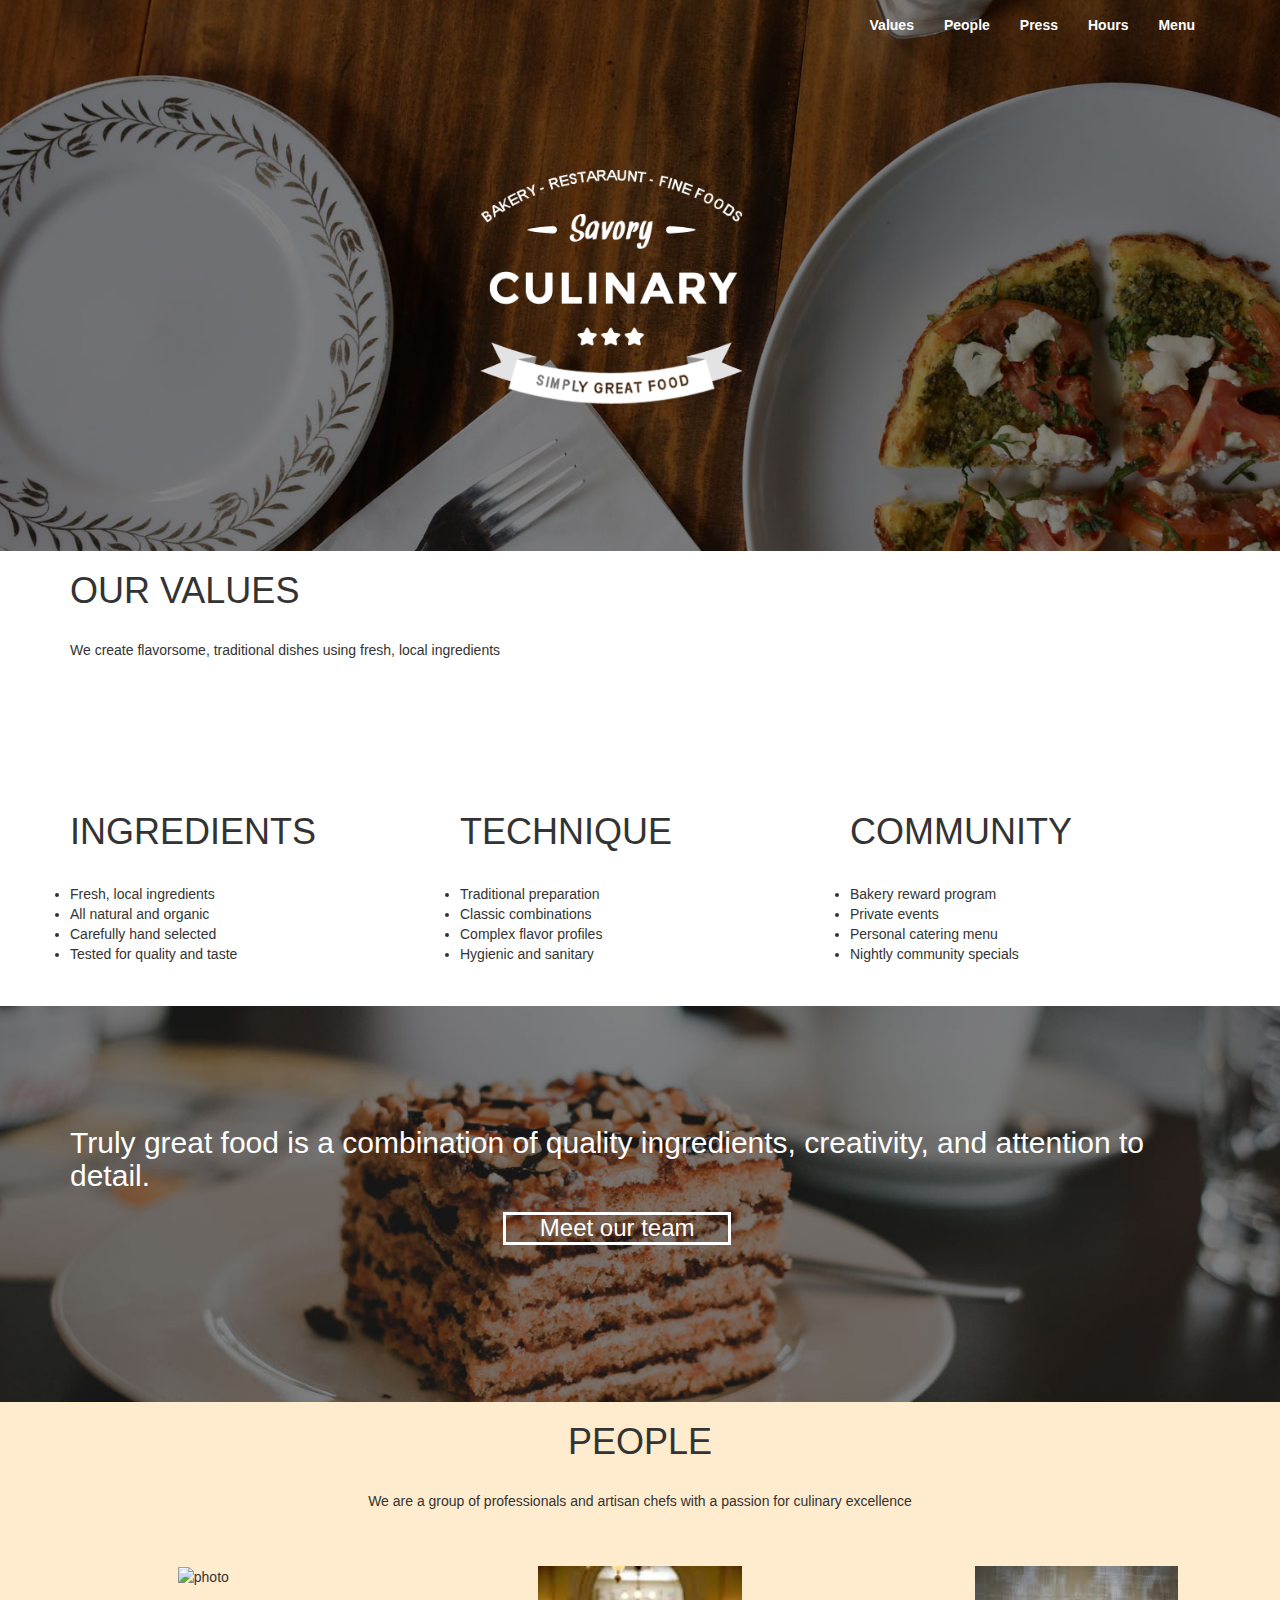
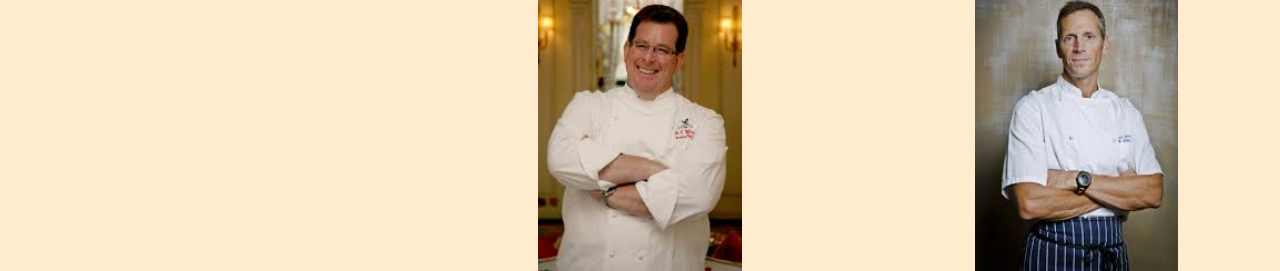
==== index.html @ c1f1e35e "updated section 1-2-3" ====
<!DOCTYPE html>
<html lang="en">

<head>
    <title>culinary lab</title>
    <meta charset="UTF-8">
    <meta name="viewport" content="width=device-width, initial-scale=1">
    <script src="https://use.fontawesome.com/98a73d7745.js"></script>
    <link rel="stylesheet" href="https://maxcdn.bootstrapcdn.com/bootstrap/3.3.7/css/bootstrap.min.css" integrity="sha384-BVYiiSIFeK1dGmJRAkycuHAHRg32OmUcww7on3RYdg4Va+PmSTsz/K68vbdEjh4u" crossorigin="anonymous">
    <link href="assets/css/style.css" rel="stylesheet">

</head>

<body>
    <!--NAVBAR-->
    <section class="welcome">
        <nav class="navbar navbar-default nav-mio">
            <div class="container">
                <!-- Brand and toggle get grouped for better mobile display -->
                <div class="navbar-header">
                    <button type="button" class="navbar-toggle collapsed" data-toggle="collapse" data-target="#bs-example-navbar-collapse-1" aria-expanded="false">
                <span class="sr-only">Toggle navigation</span>
                <span class="icon-bar"></span>
                <span class="icon-bar"></span>
                <span class="icon-bar"></span>
            </button>
                    <a class="navbar-brand link" href="#">
                        <link rel="logo" type="logo" href="assets/img/logo.png">
                    </a>
                </div>
                <!-- Collect the nav links, forms, and other content for toggling -->
                <div class="collapse navbar-collapse" id="bs-example-navbar-collapse-1">

                    <ul class="nav navbar-nav navbar-right">
                        <li><a href="#">Values</a></li>
                        <li><a href="#">People</a></li>
                        <li><a href="#">Press</a></li>
                        <li><a href="#">Hours</a></li>
                        <li><a href="#">Menu</a></li>


                    </ul>
                </div>
                <!-- /.navbar-collapse -->
            </div>
            <!-- /.container-fluid -->
        </nav>
        <div class="container profile-image">
            <div class="row">
                <div class="col-xs-12 col-lg-12 col-md-12">
                    <div class="cont">
                        <img src="assets/img/profile.png" alt="photo">
                    </div>
                </div>
            </div>
        </div>
    </section>
    <!--our values-->
    <section class="our-values">
        <div class="container">
            <div class="row">
                <div class="col-lg-12">
                    <h1>OUR VALUES</h1>
                    <h5>We create flavorsome, traditional dishes using fresh, local ingredients</h5>
                </div>
            </div>
        </div>
        <div class="container">
            <div class="row">

                <div class="col-md-4 ingredients">
                    <i class="fa fa-shopping-cart" aria-hidden="true"></i>
                    <h1>INGREDIENTS</h1>
                    <ul class="options">
                        <li>Fresh, local ingredients</li>
                        <li>All natural and organic</li>
                        <li>Carefully hand selected</li>
                        <li>Tested for quality and taste</li>
                    </ul>
                </div>

                <div class="col-md-4 ingredients">
                    <i class="fa fa-cutlery" aria-hidden="true"></i>

                    <h1>TECHNIQUE</h1>
                    <ul class="options">
                        <li>Traditional preparation</li>
                        <li>Classic combinations</li>
                        <li>Complex flavor profiles</li>
                        <li>Hygienic and sanitary</li>
                    </ul>
                </div>

                <div class="col-md-4 ingredients">
                    <i class="fa fa-users" aria-hidden="true"></i>
                    <h1>COMMUNITY</h1>
                    <ul class="options">
                        <li>Bakery reward program </li>
                        <li>Private events</li>
                        <li>Personal catering menu</li>
                        <li>Nightly community specials</li>
                    </ul>
                </div>
            </div>
    </section>
    <!--section 3-->
    <section class="container-greatfood">
        <div class="container">
            <div class="row">
                <div class="col-md-12">
                    <div class="cont">
                        <h2>Truly great food is a combination of quality ingredients, creativity, and attention to detail.</h2>
                        <h3 class="team">Meet our team</h3>
                    </div>
                </div>
            </div>
        </div>
    </section>

    <!--PEOPLE SECTION-->
    <section class="people">
        <div class="row">
            <div class="col-md-12 text">
                <h1>PEOPLE</h1>
                <h5>We are a group of professionals and artisan chefs with a passion for culinary excellence</h5>
            </div>
        </div>
        <div class="row">
            <div class="col-md-4">
                <div class="image">
                    <img src="assets/img/wimbledon.jpg" alt="photo">
                </div>
            </div>
            <div class="col-md-4">
                <div class="image">
                    <img src="assets/img/williams.jpeg" alt="photo">
                </div>
            </div>
            <div class="col-md-4">
                <div class="image">
                    <img src="assets/img/howard.jpeg" alt="photo">
                </div>
            </div>

        </div>
    </section>

    <script src="https://ajax.googleapis.com/ajax/libs/jquery/1.12.4/jquery.min.js"></script>
    <!-- Include all compiled plugins (below), or include individual files as needed -->
    <script src="https://maxcdn.bootstrapcdn.com/bootstrap/3.3.7/js/bootstrap.min.js" integrity="sha384-Tc5IQib027qvyjSMfHjOMaLkfuWVxZxUPnCJA7l2mCWNIpG9mGCD8wGNIcPD7Txa" crossorigin="anonymous"></script>

</body>

</html>
---- assets/css/style.css ----
/*navbar*/

* {
    margin: 0;
    padding: 0;
}

.welcome {
    background-image: url(../img/header.jpg);
    width: 100%;
    background-size: cover;
    background-position: center;
    background-repeat: no-repeat;
    padding-bottom: 37px;
}

.nav-mio {
    background-color: transparent;
    border: none;
}

.navbar-default .navbar-brand {
    color: white;
    font-weight: bold;
}

.navbar-default .navbar-nav>li>a {
    color: white;
    font-weight: bold;
}

.profile-image img {
    margin-left: 36%;
    width: 23%;
}


/*OUR VALUES

.our-values h1 {
    padding-top: 20px;
    padding-bottom: 20px;
}

.our-values h5 {
    padding-top: 0;
}

.options {
    margin-left: 28%;
    margin-top: 20%;
}*/

.our-values i {
    font-size: 70px;
    margin-right: 10px;
    width: 20px;
}


/*section 3*/

.container-greatfood {
    background-image: url(../img/bg-quote.jpg);
    width: 100%;
    background-size: cover;
    background-position: center;
    background-repeat: no-repeat;
    padding-bottom: 37px;
    margin-top: 32px;
    margin-bottom: 0;
}

.cont {
    padding: 100px 0;
    margin-bottom: 10px;
    color: white;
}

.team {
    text-align: center;
    border: solid white;
    width: 20%;
    margin-left: 38%;
}


/*section 4 people*/

.people {
    text-align: center;
    background-color: blanchedalmond;
}

.text,
h1,
h5 {
    padding-bottom: 23px;
    padding-top: 0px;
}

.people img {
    width: 50%;
}
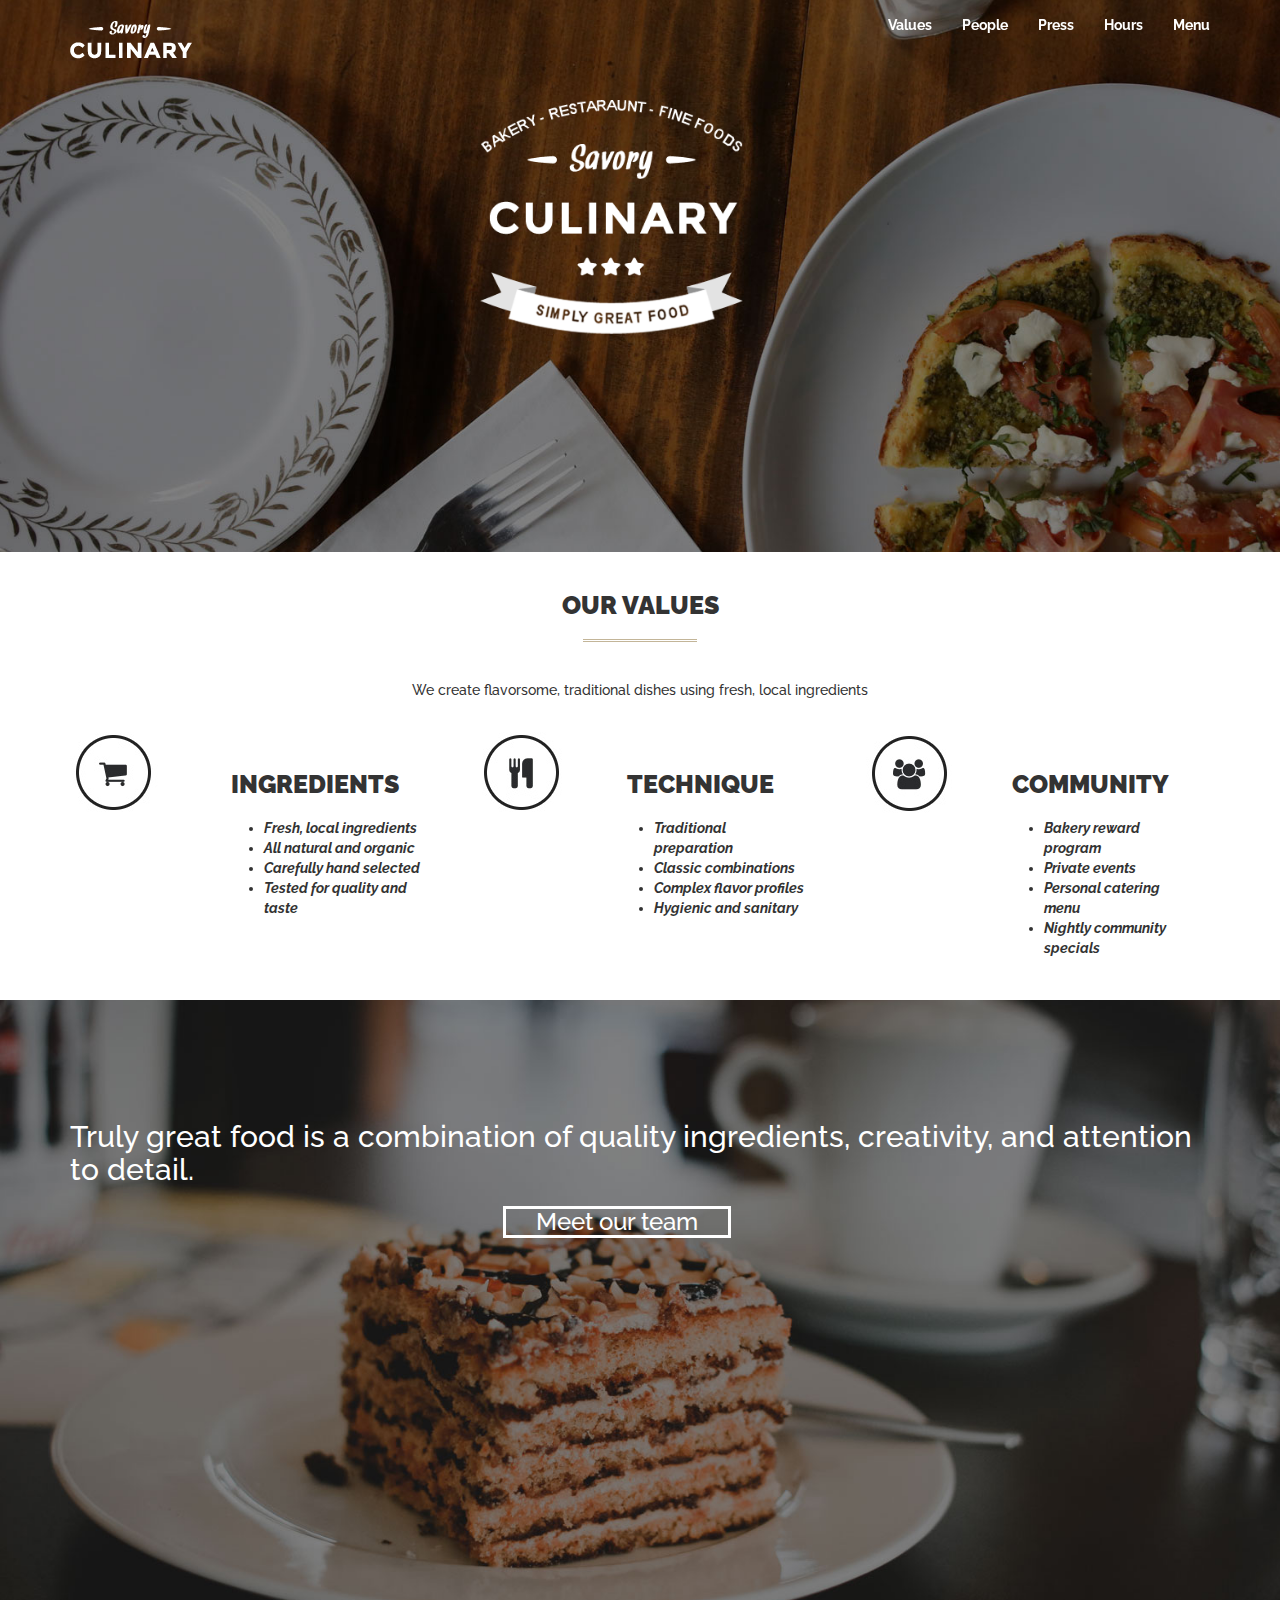
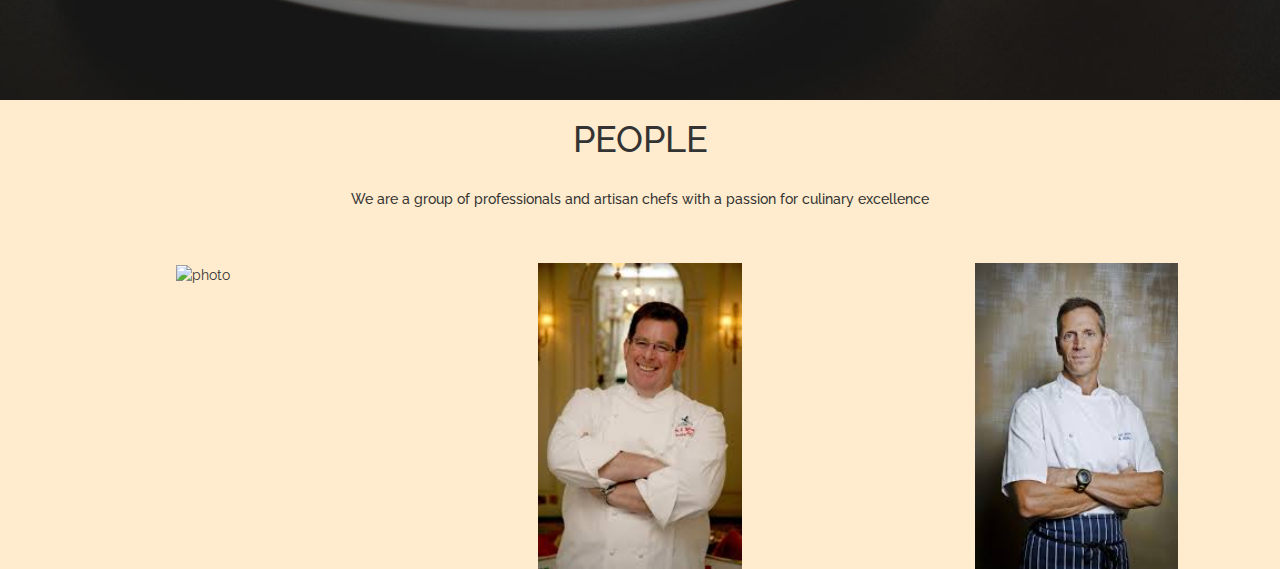
==== commit efa3348a: "updated navbar logo + our values section" ====
--- a/index.html
+++ b/index.html
@@ -6,6 +6,8 @@
     <meta charset="UTF-8">
     <meta name="viewport" content="width=device-width, initial-scale=1">
     <script src="https://use.fontawesome.com/98a73d7745.js"></script>
+    <link href="https://fonts.googleapis.com/css?family=Raleway" rel="stylesheet">
+
     <link rel="stylesheet" href="https://maxcdn.bootstrapcdn.com/bootstrap/3.3.7/css/bootstrap.min.css" integrity="sha384-BVYiiSIFeK1dGmJRAkycuHAHRg32OmUcww7on3RYdg4Va+PmSTsz/K68vbdEjh4u" crossorigin="anonymous">
     <link href="assets/css/style.css" rel="stylesheet">
 
@@ -14,7 +16,7 @@
 <body>
     <!--NAVBAR-->
     <section class="welcome">
-        <nav class="navbar navbar-default nav-mio">
+        <nav class="navbar navbar-default nav-mio navbar-fixed-top">
             <div class="container">
                 <!-- Brand and toggle get grouped for better mobile display -->
                 <div class="navbar-header">
@@ -25,7 +27,7 @@
                 <span class="icon-bar"></span>
             </button>
                     <a class="navbar-brand link" href="#">
-                        <link rel="logo" type="logo" href="assets/img/logo.png">
+                        <img src="assets/img/logo.png" alt="photo">
                     </a>
                 </div>
                 <!-- Collect the nav links, forms, and other content for toggling -->
@@ -52,54 +54,77 @@
                         <img src="assets/img/profile.png" alt="photo">
                     </div>
                 </div>
+                <div class="row">
+                    <div class="col-md-12">
+                        <i class="fa fa-arrow-circle-o-down dropdown" aria-hidden="true"></i>
+
+                    </div>
+
+                </div>
             </div>
         </div>
+        </div>
+
     </section>
-    <!--our values-->
+    <!--SECTION 2 our values-->
+
     <section class="our-values">
         <div class="container">
             <div class="row">
                 <div class="col-lg-12">
-                    <h1>OUR VALUES</h1>
+                    <h1> OUR VALUES</h1>
+                    <div class="border"></div>
                     <h5>We create flavorsome, traditional dishes using fresh, local ingredients</h5>
                 </div>
             </div>
         </div>
         <div class="container">
             <div class="row">
-
                 <div class="col-md-4 ingredients">
-                    <i class="fa fa-shopping-cart" aria-hidden="true"></i>
-                    <h1>INGREDIENTS</h1>
-                    <ul class="options">
-                        <li>Fresh, local ingredients</li>
-                        <li>All natural and organic</li>
-                        <li>Carefully hand selected</li>
-                        <li>Tested for quality and taste</li>
-                    </ul>
+                    <div class="row">
+                        <div class="col-md-4">
+                            <img src="assets/img/shopping_cart.png" alt="">
+                        </div>
+                        <div class="col-md-8">
+                            <h1>INGREDIENTS</h1>
+                            <ul class="options">
+                                <li>Fresh, local ingredients</li>
+                                <li>All natural and organic</li>
+                                <li>Carefully hand selected</li>
+                                <li>Tested for quality and taste</li>
+                            </ul>
+                        </div>
+                    </div>
                 </div>
 
                 <div class="col-md-4 ingredients">
-                    <i class="fa fa-cutlery" aria-hidden="true"></i>
-
-                    <h1>TECHNIQUE</h1>
-                    <ul class="options">
-                        <li>Traditional preparation</li>
-                        <li>Classic combinations</li>
-                        <li>Complex flavor profiles</li>
-                        <li>Hygienic and sanitary</li>
-                    </ul>
+                    <div class="col-md-4">
+                        <img src="assets/img/fork.png" alt="">
+                    </div>
+                    <div class="col-md-8">
+                        <h1>TECHNIQUE</h1>
+                        <ul class="options">
+                            <li>Traditional preparation</li>
+                            <li>Classic combinations</li>
+                            <li>Complex flavor profiles</li>
+                            <li>Hygienic and sanitary</li>
+                        </ul>
+                    </div>
                 </div>
 
                 <div class="col-md-4 ingredients">
-                    <i class="fa fa-users" aria-hidden="true"></i>
-                    <h1>COMMUNITY</h1>
-                    <ul class="options">
-                        <li>Bakery reward program </li>
-                        <li>Private events</li>
-                        <li>Personal catering menu</li>
-                        <li>Nightly community specials</li>
-                    </ul>
+                    <div class="col-md-4">
+                        <img src="assets/img/community.png" alt="">
+                    </div>
+                    <div class="col-md-8">
+                        <h1>COMMUNITY</h1>
+                        <ul class="options">
+                            <li>Bakery reward program </li>
+                            <li>Private events</li>
+                            <li>Personal catering menu</li>
+                            <li>Nightly community specials</li>
+                        </ul>
+                    </div>
                 </div>
             </div>
     </section>
--- a/assets/css/style.css
+++ b/assets/css/style.css
@@ -1,9 +1,11 @@
-/*navbar*/
-
 * {
     margin: 0;
     padding: 0;
+    font-family: 'Raleway', sans-serif;
 }
+
+
+/*navbar*/
 
 .welcome {
     background-image: url(../img/header.jpg);
@@ -34,25 +36,46 @@
     width: 23%;
 }
 
+.dropdown {
+    font-size: 50px;
+    color: white;
+    margin-left: 48%;
+    margin-bottom: 0;
+}
 
-/*OUR VALUES
+
+/*OUR VALUES}*/
 
 .our-values h1 {
     padding-top: 20px;
-    padding-bottom: 20px;
+    padding-bottom: 9px;
+    text-align: center;
+    font-size: 25px;
+    font-weight: 900;
+}
+
+.border {
+    border-bottom: double #c3b598;
+    width: 10%;
+    margin-left: 45%;
+    margin-top: 0%;
+    margin-bottom: 41px;
 }
 
 .our-values h5 {
     padding-top: 0;
+    text-align: center;
 }
 
 .options {
     margin-left: 28%;
-    margin-top: 20%;
-}*/
+    margin-top: 0%;
+    font-style: italic;
+    font-weight: 700;
+}
 
 .our-values i {
-    font-size: 70px;
+    font-size: 50px;
     margin-right: 10px;
     width: 20px;
 }
@@ -62,7 +85,7 @@
 
 .container-greatfood {
     background-image: url(../img/bg-quote.jpg);
-    width: 100%;
+    height: 700px;
     background-size: cover;
     background-position: center;
     background-repeat: no-repeat;
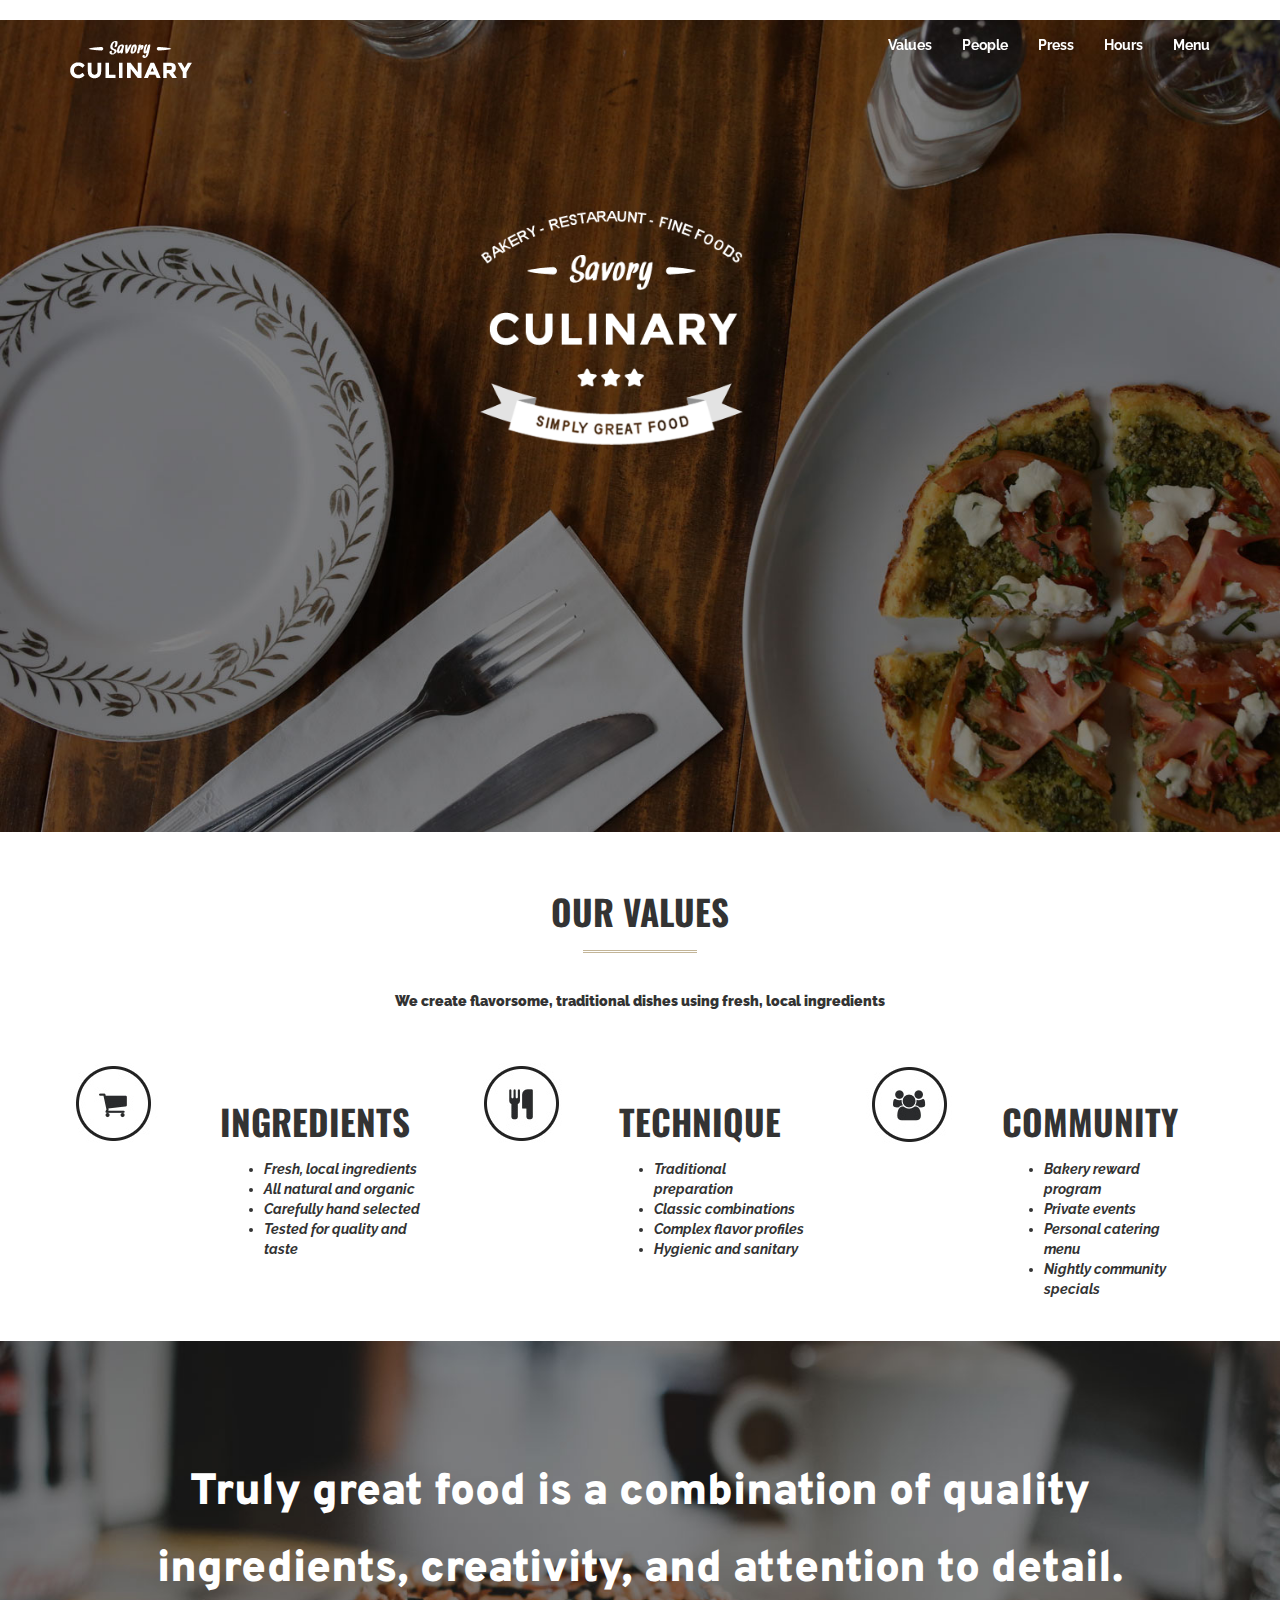
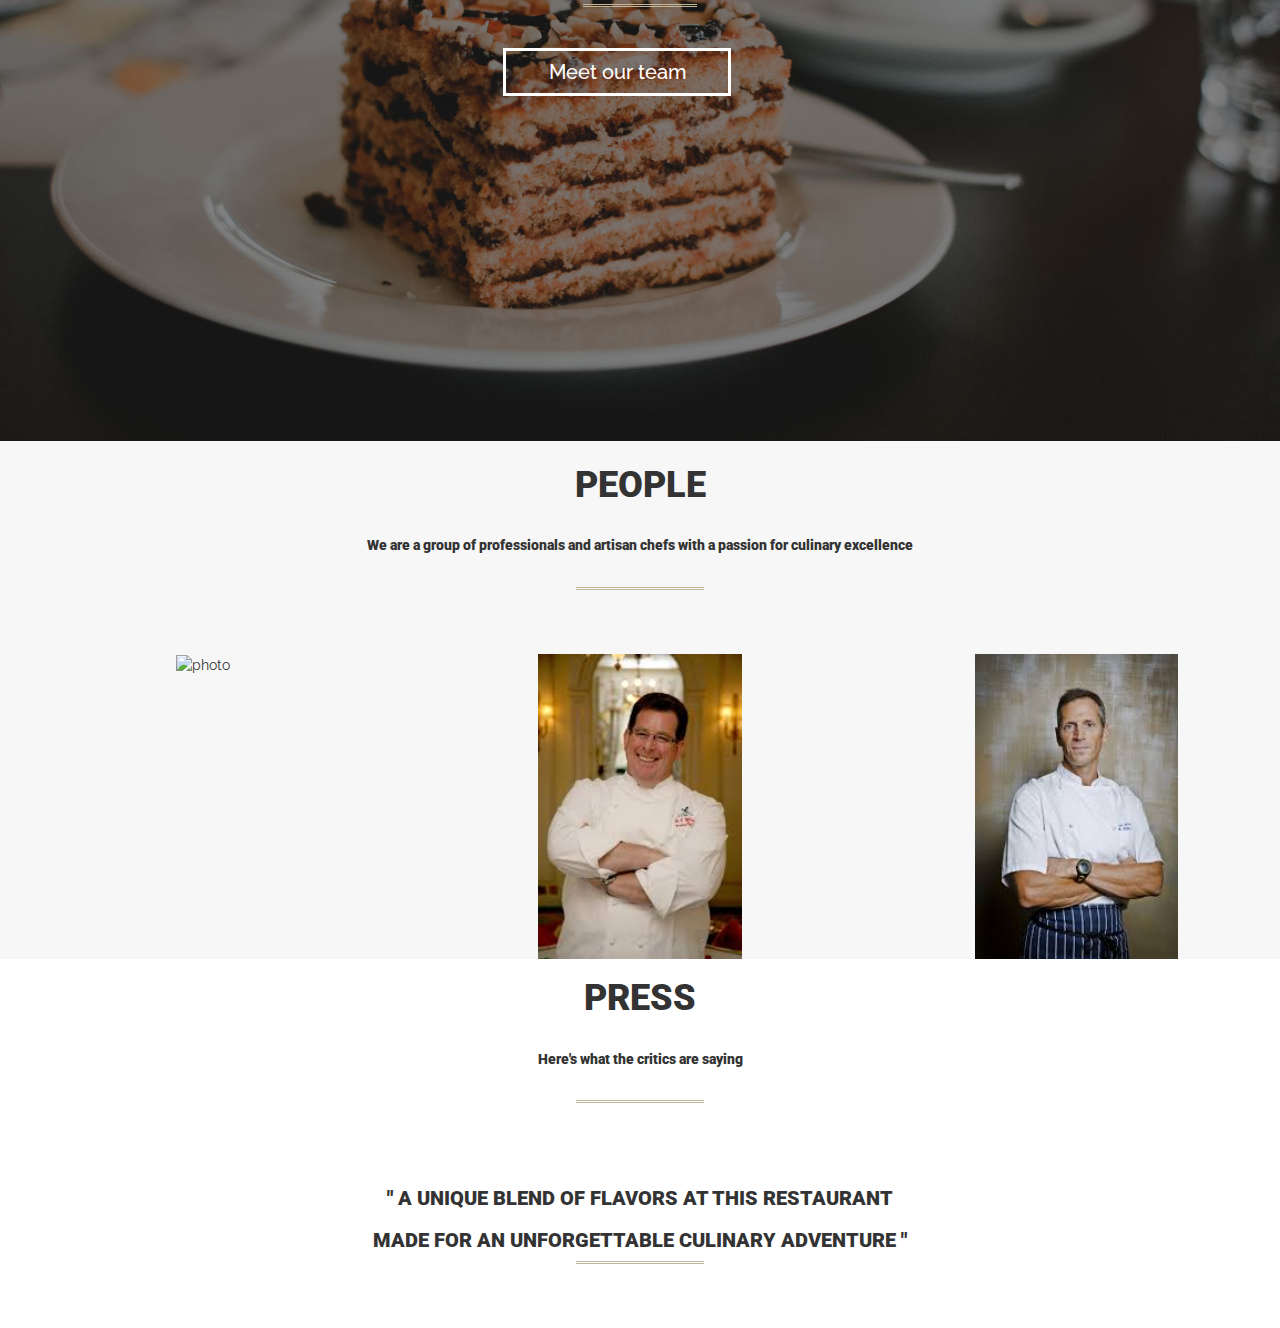
==== commit 1bc1d1b1: "PRESS SECTION 5" ====
--- a/index.html
+++ b/index.html
@@ -6,8 +6,8 @@
     <meta charset="UTF-8">
     <meta name="viewport" content="width=device-width, initial-scale=1">
     <script src="https://use.fontawesome.com/98a73d7745.js"></script>
-    <link href="https://fonts.googleapis.com/css?family=Raleway" rel="stylesheet">
-
+    <link href="https://fonts.googleapis.com/css?family=Raleway|Roboto" rel="stylesheet">
+    <link href="https://fonts.googleapis.com/css?family=Oswald|Overpass|Roboto" rel="stylesheet">
     <link rel="stylesheet" href="https://maxcdn.bootstrapcdn.com/bootstrap/3.3.7/css/bootstrap.min.css" integrity="sha384-BVYiiSIFeK1dGmJRAkycuHAHRg32OmUcww7on3RYdg4Va+PmSTsz/K68vbdEjh4u" crossorigin="anonymous">
     <link href="assets/css/style.css" rel="stylesheet">
 
@@ -54,14 +54,9 @@
                         <img src="assets/img/profile.png" alt="photo">
                     </div>
                 </div>
-                <div class="row">
-                    <div class="col-md-12">
-                        <i class="fa fa-arrow-circle-o-down dropdown" aria-hidden="true"></i>
-
-                    </div>
-
-                </div>
+                <span class="align-baseline"><i class="fa fa-arrow-circle-o-down dropdown" aria-hidden="true"></i></span>
             </div>
+        </div>
         </div>
         </div>
 
@@ -97,11 +92,11 @@
                     </div>
                 </div>
 
-                <div class="col-md-4 ingredients">
+                <div class="col-md-4 col-xs-4 ingredients">
                     <div class="col-md-4">
                         <img src="assets/img/fork.png" alt="">
                     </div>
-                    <div class="col-md-8">
+                    <div class="col-md-8 col-xs-8">
                         <h1>TECHNIQUE</h1>
                         <ul class="options">
                             <li>Traditional preparation</li>
@@ -112,11 +107,11 @@
                     </div>
                 </div>
 
-                <div class="col-md-4 ingredients">
+                <div class="col-md-4 col-xs-4 ingredients">
                     <div class="col-md-4">
                         <img src="assets/img/community.png" alt="">
                     </div>
-                    <div class="col-md-8">
+                    <div class="col-md-8 col-xs-8">
                         <h1>COMMUNITY</h1>
                         <ul class="options">
                             <li>Bakery reward program </li>
@@ -132,9 +127,11 @@
     <section class="container-greatfood">
         <div class="container">
             <div class="row">
-                <div class="col-md-12">
+                <div class="col-md-12 col-xs-12">
                     <div class="cont">
-                        <h2>Truly great food is a combination of quality ingredients, creativity, and attention to detail.</h2>
+                        <h2>Truly great food is a combination of quality </h2>
+                        <h2>ingredients, creativity, and attention to detail.</h2>
+                        <div class="border"></div>
                         <h3 class="team">Meet our team</h3>
                     </div>
                 </div>
@@ -145,23 +142,25 @@
     <!--PEOPLE SECTION-->
     <section class="people">
         <div class="row">
-            <div class="col-md-12 text">
+            <div class="col-md-12 col-xs-12 text">
                 <h1>PEOPLE</h1>
                 <h5>We are a group of professionals and artisan chefs with a passion for culinary excellence</h5>
+                <div class="border"></div>
+
             </div>
         </div>
         <div class="row">
-            <div class="col-md-4">
+            <div class="col-md-4 col-xs-4">
                 <div class="image">
                     <img src="assets/img/wimbledon.jpg" alt="photo">
                 </div>
             </div>
-            <div class="col-md-4">
+            <div class="col-md-4 col-xs-4">
                 <div class="image">
                     <img src="assets/img/williams.jpeg" alt="photo">
                 </div>
             </div>
-            <div class="col-md-4">
+            <div class="col-md-4 col-xs-4">
                 <div class="image">
                     <img src="assets/img/howard.jpeg" alt="photo">
                 </div>
@@ -169,6 +168,26 @@
 
         </div>
     </section>
+    <!--PRESS SECTION 5-->
+    <section class="press">
+        <div class="row">
+            <div class="col-md-12 col-xs-12 text">
+                <h1>PRESS</h1>
+                <h5>Here's what the critics are saying</h5>
+                <div class="border"></div>
+            </div>
+        </div>
+        <div class="row">
+            <div class="col-md-12 col-xs-12 text">
+                <h2>" A UNIQUE BLEND OF FLAVORS AT THIS RESTAURANT</h2>
+                <h2>MADE FOR AN UNFORGETTABLE CULINARY ADVENTURE " </h2>
+                <div class="border"></div>
+            </div>
+        </div>
+        <!--CAROUSEL-->
+
+    </section>
+
 
     <script src="https://ajax.googleapis.com/ajax/libs/jquery/1.12.4/jquery.min.js"></script>
     <!-- Include all compiled plugins (below), or include individual files as needed -->
--- a/assets/css/style.css
+++ b/assets/css/style.css
@@ -10,10 +10,10 @@
 .welcome {
     background-image: url(../img/header.jpg);
     width: 100%;
+    height: 812px;
     background-size: cover;
     background-position: center;
     background-repeat: no-repeat;
-    padding-bottom: 37px;
 }
 
 .nav-mio {
@@ -34,6 +34,7 @@
 .profile-image img {
     margin-left: 36%;
     width: 23%;
+    margin-top: 8%;
 }
 
 .dropdown {
@@ -50,8 +51,9 @@
     padding-top: 20px;
     padding-bottom: 9px;
     text-align: center;
-    font-size: 25px;
-    font-weight: 900;
+    font-size: 35px;
+    font-weight: 3000;
+    font-family: 'Oswald', sans-serif;
 }
 
 .border {
@@ -76,8 +78,6 @@
 
 .our-values i {
     font-size: 50px;
-    margin-right: 10px;
-    width: 20px;
 }
 
 
@@ -96,8 +96,15 @@
 
 .cont {
     padding: 100px 0;
-    margin-bottom: 10px;
+    margin-bottom: 21%;
     color: white;
+}
+
+.cont h2 {
+    text-align: center;
+    font-size: 44px;
+    font-family: 'Overpass', sans-serif;
+    padding-top: 8px;
 }
 
 .team {
@@ -105,6 +112,9 @@
     border: solid white;
     width: 20%;
     margin-left: 38%;
+    padding-top: 10px;
+    padding-bottom: 10px;
+    font-size: 20px;
 }
 
 
@@ -112,7 +122,7 @@
 
 .people {
     text-align: center;
-    background-color: blanchedalmond;
+    background-color: #f7f7f7;
 }
 
 .text,
@@ -120,8 +130,27 @@
 h5 {
     padding-bottom: 23px;
     padding-top: 0px;
+    text-align: center;
+    font-weight: 900;
 }
 
 .people img {
     width: 50%;
-}+}
+
+
+/*PRESS SECTION 5*/
+
+.text,
+h2 {
+    font-weight: 900;
+    font-size: 20px;
+    font-family: 'Roboto', sans-serif;
+}
+
+.container {
+    margin-top: 20px;
+}
+
+
+/* Carousel Styles */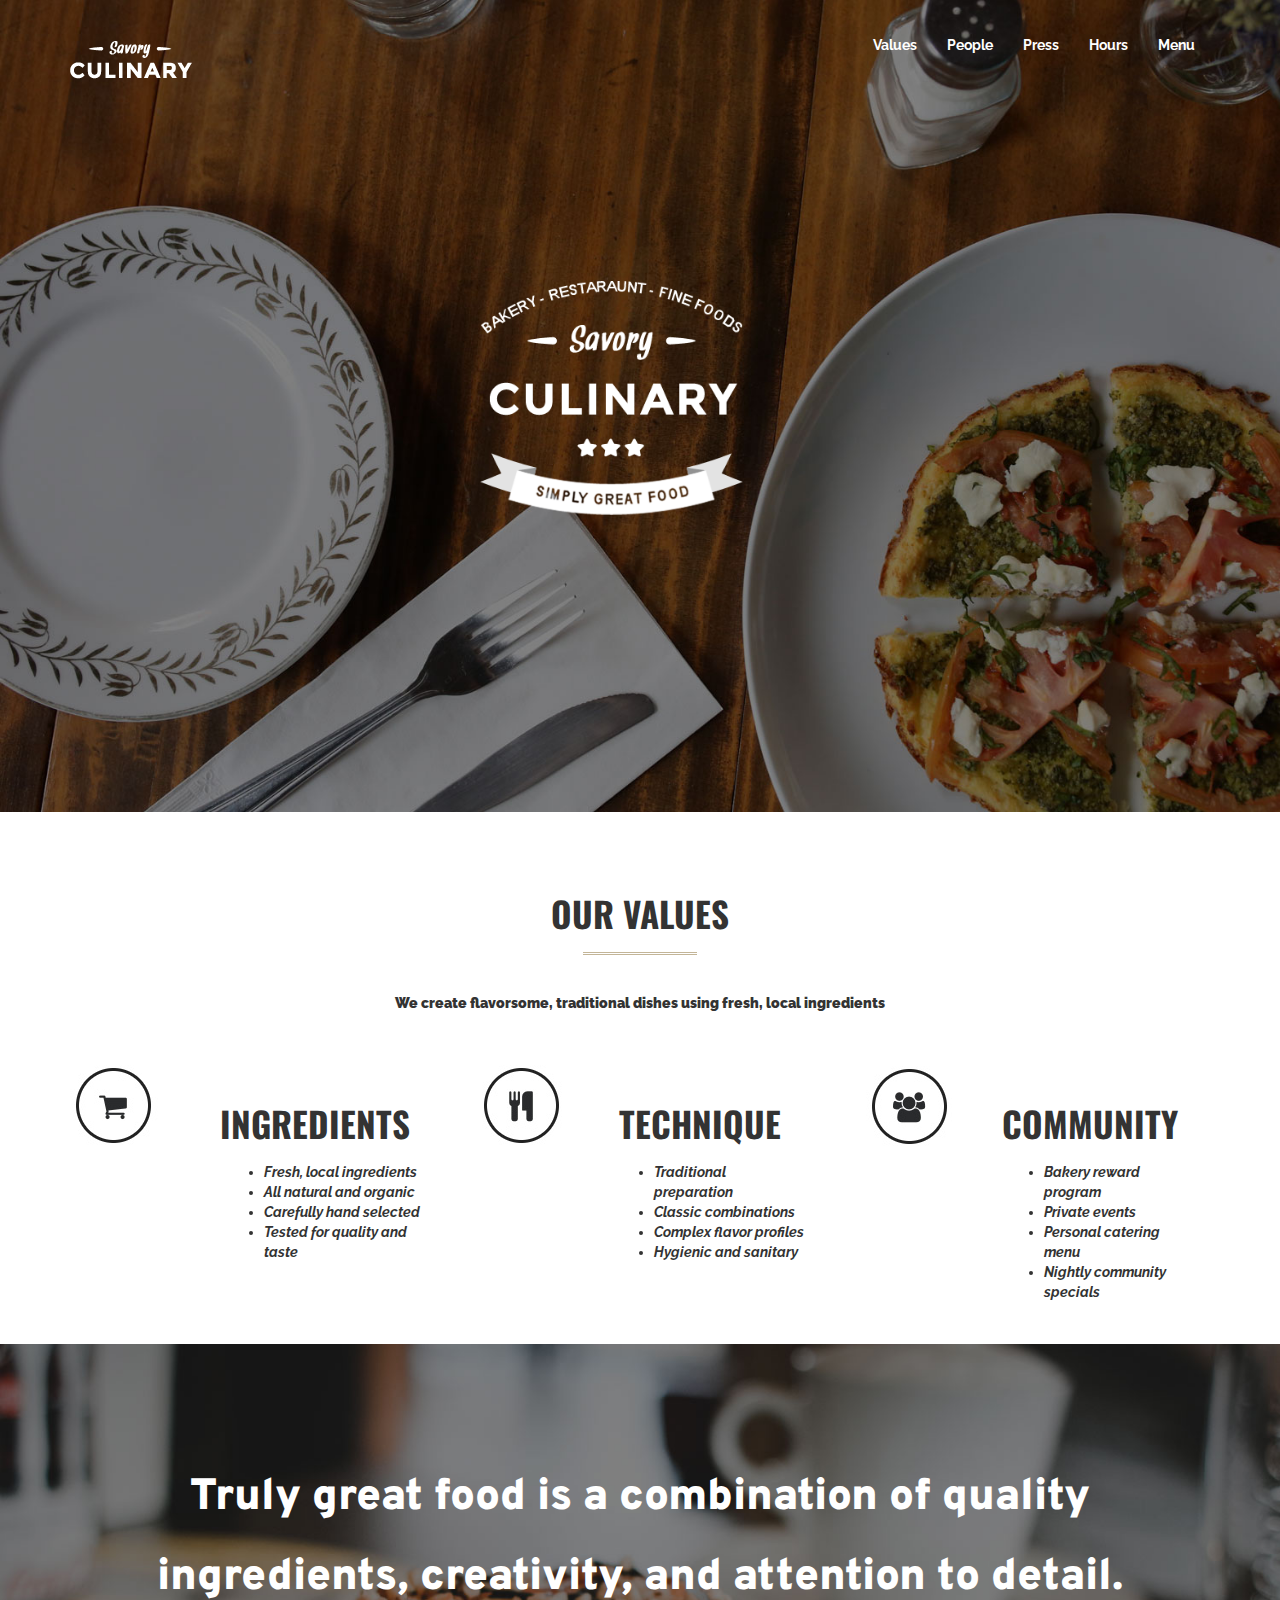
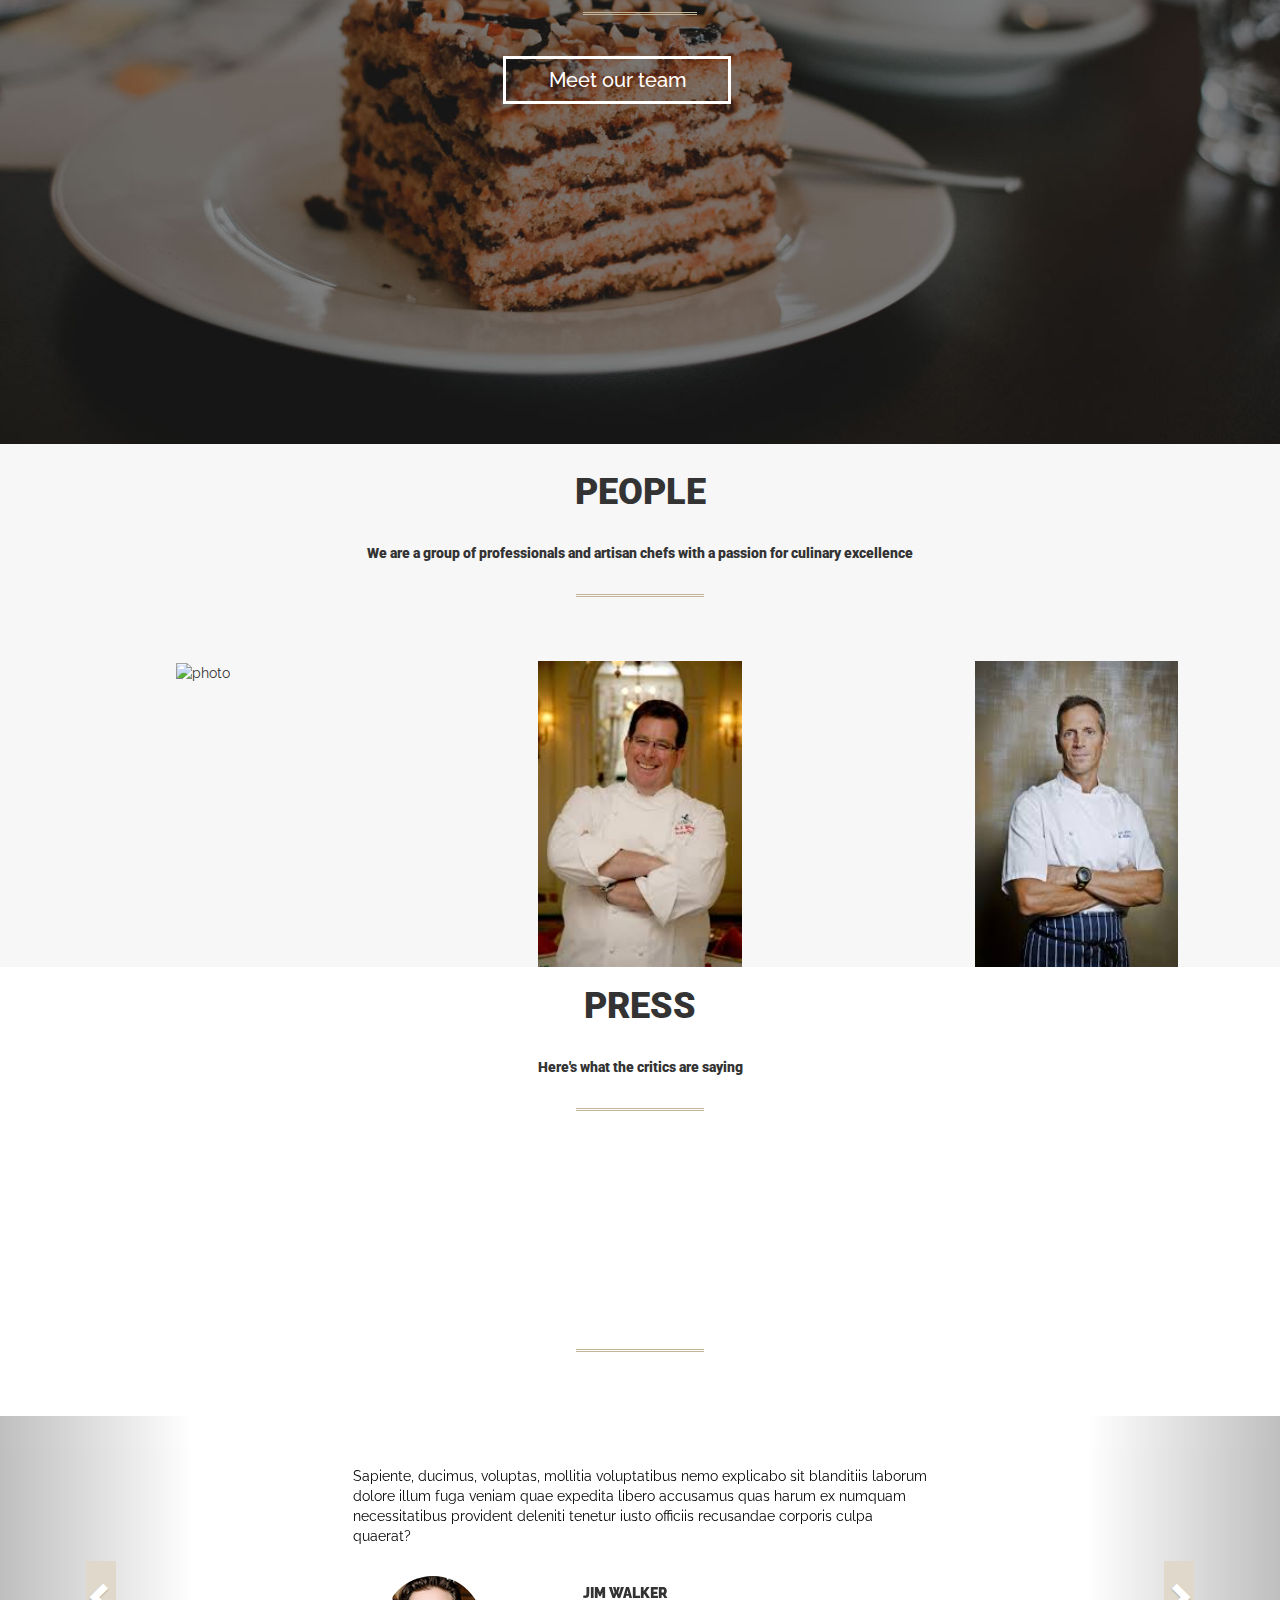
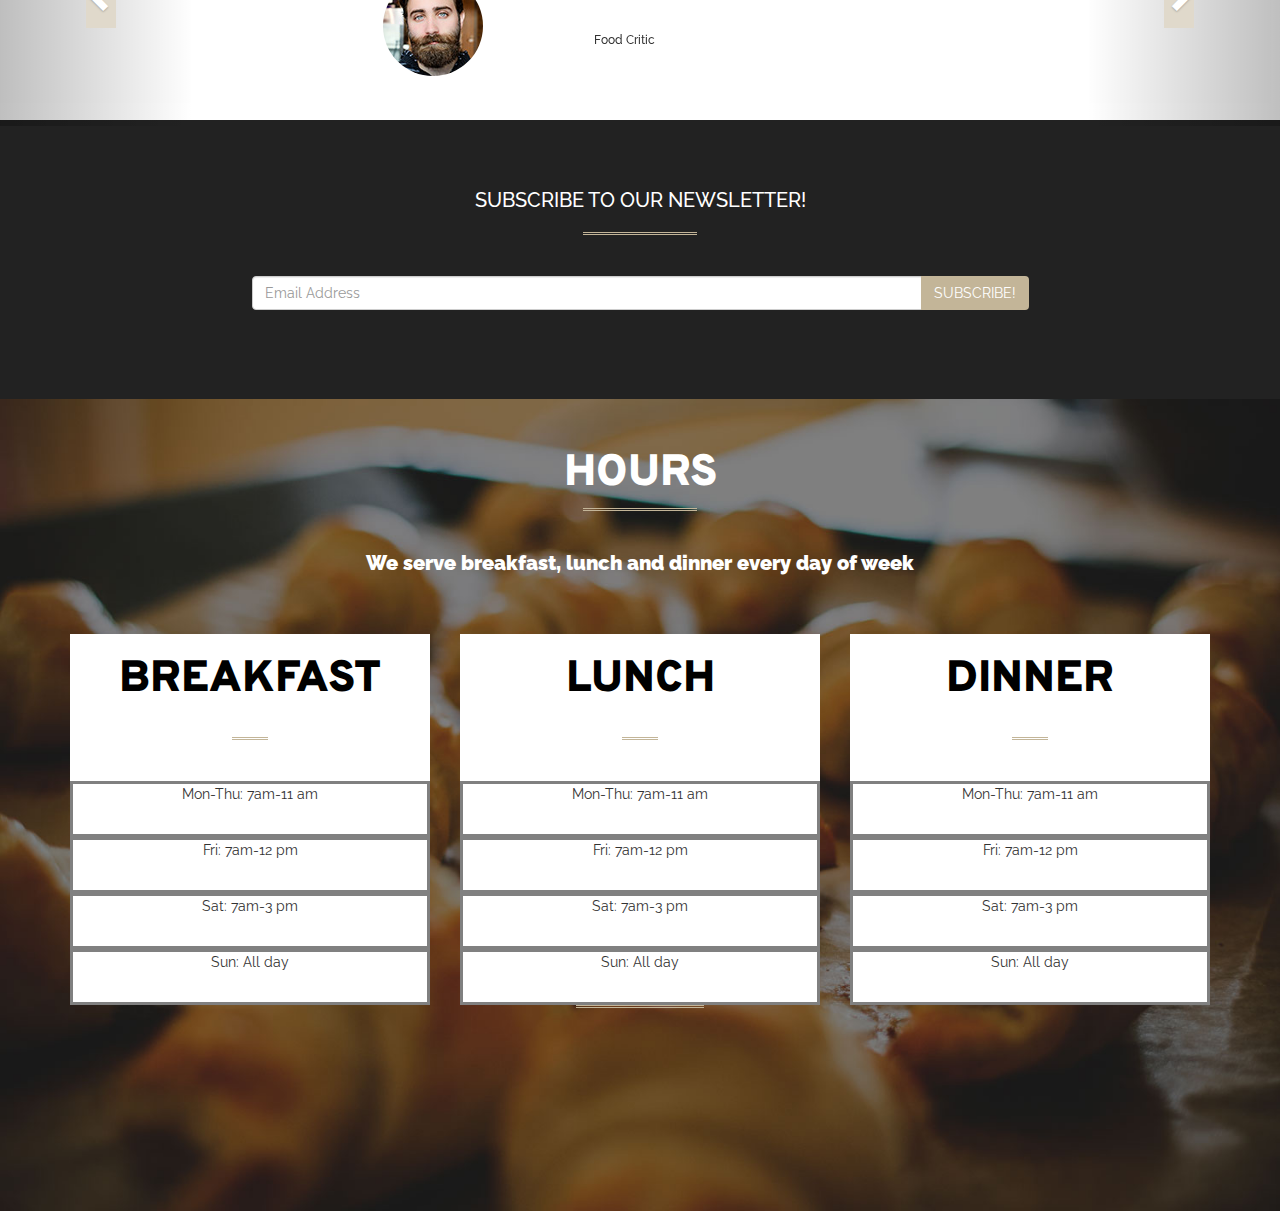
==== commit fd183a89: "updated schedule" ====
--- a/index.html
+++ b/index.html
@@ -16,7 +16,7 @@
 <body>
     <!--NAVBAR-->
     <section class="welcome">
-        <nav class="navbar navbar-default nav-mio navbar-fixed-top">
+        <nav class="navbar navbar-default nav-mio">
             <div class="container">
                 <!-- Brand and toggle get grouped for better mobile display -->
                 <div class="navbar-header">
@@ -185,13 +185,160 @@
             </div>
         </div>
         <!--CAROUSEL-->
-
-    </section>
-
-
-    <script src="https://ajax.googleapis.com/ajax/libs/jquery/1.12.4/jquery.min.js"></script>
+        <div id="text-carousel" class="carousel slide" data-ride="carousel">
+            <!-- Wrapper for slides -->
+            <div class="row">
+                <div class="col-xs-offset-3 col-xs-6">
+                    <div class="carousel-inner">
+                        <div class="item active">
+                            <div class="carousel-content">
+                                <div>
+                                    <p>Sapiente, ducimus, voluptas, mollitia voluptatibus nemo explicabo sit blanditiis laborum dolore illum fuga veniam quae expedita libero accusamus quas harum ex numquam necessitatibus provident deleniti tenetur iusto
+                                        officiis recusandae corporis culpa quaerat?</p>
+                                </div>
+                            </div>
+                            <div class="container">
+                                <div class="row">
+                                    <div class="col-md-6 col-xs-6">
+                                        <div class="col-xs-4 col-md-4">
+                                            <img src="assets/img/testimonial_1.jpg" alt="jim-walker" class="img-circle">
+                                        </div>
+                                        <div class="col-xs-8 col-md-4 left-star">
+                                            <h5>JIM WALKER</h5>
+                                            <h6>Food Critic</h6>
+                                            <div class="stars">
+                                                <i class="fa fa-star" aria-hidden="true"></i>
+                                                <i class="fa fa-star" aria-hidden="true"></i>
+                                                <i class="fa fa-star" aria-hidden="true"></i>
+                                                <i class="fa fa-star" aria-hidden="true"></i>
+                                                <i class="fa fa-star" aria-hidden="true"></i>
+                                            </div>
+                                        </div>
+                                    </div>
+
+                                </div>
+                            </div>
+
+                        </div>
+
+                    </div>
+                </div>
+
+                <!-- Controls -->
+                <a class="left carousel-control" href="#text-carousel" data-slide="prev">
+                    <span class="glyphicon glyphicon-chevron-left"></span>
+                </a>
+                <a class="right carousel-control" href="#text-carousel" data-slide="next">
+                    <span class="glyphicon glyphicon-chevron-right"></span>
+                </a>
+
+            </div>
+
+    </section>
+    <!--SUBSCRIBE SECTION 4-->
+    <section class="subscribe">
+        <div class="container">
+            <div class="row">
+                <div class="col-md-12">
+                    <h3>SUBSCRIBE TO OUR NEWSLETTER!</h3>
+                    <div class="border"></div>
+
+                </div>
+
+            </div>
+            <div class=" col-lg-12">
+                <div class="input-group input-centered">
+                    <input type="text " class="form-control" placeholder="Email Address ">
+                    <span class="input-group-btn">
+        <button class="btn btn-secondary " type="button ">SUBSCRIBE!</button>
+      </span>
+                </div>
+            </div>
+        </div>
+        </div>
+
+    </section>
+    <!--HOURS SECTION 4-->
+    <section class="hours">
+        <div class="container">
+            <div class="row">
+                <div class="col-md-12 col-xs-12">
+                    <div class="hours-cont">
+                        <h2>HOURS </h2>
+                        <div class="border"></div>
+                        <h5>We serve breakfast, lunch and dinner every day of week</h5>
+                    </div>
+                </div>
+            </div>
+            <div class="row">
+                <div class="col-md-4">
+                    <div class="box-food">
+                        <h1>BREAKFAST</h1>
+                        <div class="border"></div>
+                        <div class="breakfast-schedule">
+                            <p> Mon-Thu: 7am-11 am</p>
+                        </div>
+                        <div class="breakfast-schedule">
+                            <p> Fri: 7am-12 pm</p>
+
+                        </div>
+                        <div class="breakfast-schedule">
+                            <p>Sat: 7am-3 pm</p>
+                        </div>
+                        <div class="breakfast-schedule">
+                            <p>Sun: All day</p>
+                        </div>
+                    </div>
+                </div>
+
+                <div class="col-md-4">
+                    <div class="box-food">
+                        <h1>LUNCH</h1>
+                        <div class="border"></div>
+                        <div class="breakfast-schedule">
+                            <p> Mon-Thu: 7am-11 am</p>
+                        </div>
+                        <div class="breakfast-schedule">
+                            <p> Fri: 7am-12 pm</p>
+
+                        </div>
+                        <div class="breakfast-schedule">
+                            <p>Sat: 7am-3 pm</p>
+                        </div>
+                        <div class="breakfast-schedule">
+                            <p>Sun: All day</p>
+                        </div>
+
+                    </div>
+                </div>
+                <div class="col-md-4">
+                    <div class="box-food">
+                        <h1>DINNER</h1>
+                        <div class="border"></div>
+                        <div class="breakfast-schedule">
+                            <p> Mon-Thu: 7am-11 am</p>
+                        </div>
+                        <div class="breakfast-schedule">
+                            <p> Fri: 7am-12 pm</p>
+
+                        </div>
+                        <div class="breakfast-schedule">
+                            <p>Sat: 7am-3 pm</p>
+                        </div>
+                        <div class="breakfast-schedule">
+                            <p>Sun: All day</p>
+                        </div>
+
+                    </div>
+                </div>
+            </div>
+        </div>
+        <div class="border"></div>
+
+    </section>
+    <script src="https://ajax.googleapis.com/ajax/libs/jquery/1.12.4/jquery.min.js "></script>
     <!-- Include all compiled plugins (below), or include individual files as needed -->
-    <script src="https://maxcdn.bootstrapcdn.com/bootstrap/3.3.7/js/bootstrap.min.js" integrity="sha384-Tc5IQib027qvyjSMfHjOMaLkfuWVxZxUPnCJA7l2mCWNIpG9mGCD8wGNIcPD7Txa" crossorigin="anonymous"></script>
+    <script src="https://maxcdn.bootstrapcdn.com/bootstrap/3.3.7/js/bootstrap.min.js " integrity="sha384-Tc5IQib027qvyjSMfHjOMaLkfuWVxZxUPnCJA7l2mCWNIpG9mGCD8wGNIcPD7Txa " crossorigin="anonymous "></script>
 
 </body>
 
--- a/assets/css/style.css
+++ b/assets/css/style.css
@@ -5,6 +5,17 @@
 }
 
 
+/*making all the borders*/
+
+.border {
+    border-bottom: double #c3b598;
+    width: 10%;
+    margin-left: 45%;
+    margin-top: 0%;
+    margin-bottom: 41px;
+}
+
+
 /*navbar*/
 
 .welcome {
@@ -18,17 +29,21 @@
 
 .nav-mio {
     background-color: transparent;
+    : none;
+}
+
+.navbar-default .navbar-brand {
+    color: white;
+    font-weight: bold;
+}
+
+.navbar-default .navbar-nav>li>a {
+    color: white;
+    font-weight: bold;
+}
+
+.navbar-default {
     border: none;
-}
-
-.navbar-default .navbar-brand {
-    color: white;
-    font-weight: bold;
-}
-
-.navbar-default .navbar-nav>li>a {
-    color: white;
-    font-weight: bold;
 }
 
 .profile-image img {
@@ -56,8 +71,8 @@
     font-family: 'Oswald', sans-serif;
 }
 
-.border {
-    border-bottom: double #c3b598;
+. {
+    -bottom: double #c3b598;
     width: 10%;
     margin-left: 45%;
     margin-top: 0%;
@@ -153,4 +168,130 @@
 }
 
 
-/* Carousel Styles */+/* Carousel Styles */
+
+.carousel-content {
+    color: black;
+    display: flex;
+    align-items: center;
+}
+
+#text-carousel {
+    width: 100%;
+    height: auto;
+    padding: 50px;
+}
+
+.glyphicon-chevron-left,
+.glyphicon-chevron-right {
+    color: white;
+    background-color: #c3b598;
+    padding-top: 20px;
+    padding-bottom: 47px;
+}
+
+.item h5 {
+    text-align: center;
+}
+
+.item h6 {
+    text-align: center;
+}
+
+.stars {
+    text-align: center;
+    color: #f2c512;
+}
+
+.left-star {
+    margin-right: 20px;
+    padding-right: 10%;
+}
+
+
+/*SUBSCRIBE SECTION 4*/
+
+.subscribe h3 {
+    text-align: center;
+    font-size: 20px;
+    color: white;
+    margin-top: 0;
+    padding-bottom: 1%;
+    padding-top: 6%;
+}
+
+.input-centered {
+    width: 70%;
+    margin-left: 15%;
+    margin-right: 10%;
+    padding-bottom: 8%;
+}
+
+.subscribe {
+    background-color: #222222;
+    width: 100%;
+    padding: 0;
+    margin-top: -2%;
+}
+
+.btn-secondary {
+    background-color: #c3b598;
+    color: white;
+}
+
+
+/*HOURS SECTION 4*/
+
+.hours {
+    background-image: url(../img/bg-pricing.jpg);
+    width: 100%;
+    height: 812px;
+    background-size: cover;
+    background-position: center;
+    background-repeat: no-repeat;
+    margin-top: -20px;
+}
+
+.hours h5 {
+    font-size: 20px;
+}
+
+.hours h1,
+h2 {
+    color: white;
+    margin-top: 2%;
+    text-align: center;
+    font-size: 44px;
+    font-family: 'Overpass', sans-serif;
+    padding-top: 8px;
+}
+
+.hours-cont {
+    padding-top: 20px;
+    padding-bottom: 20px;
+    color: white;
+}
+
+.box-food {
+    background-color: white;
+    width: 100%;
+    height: 100%;
+}
+
+.box-food h1 {
+    color: black;
+    padding-top: 6%;
+}
+
+
+/*SCHEDULES*/
+
+.breakfast-schedule {
+    border-style: solid;
+    border-color: gray;
+    text-align: center;
+}
+
+.breakfast-schedule p {
+    padding-bottom: 20px;
+}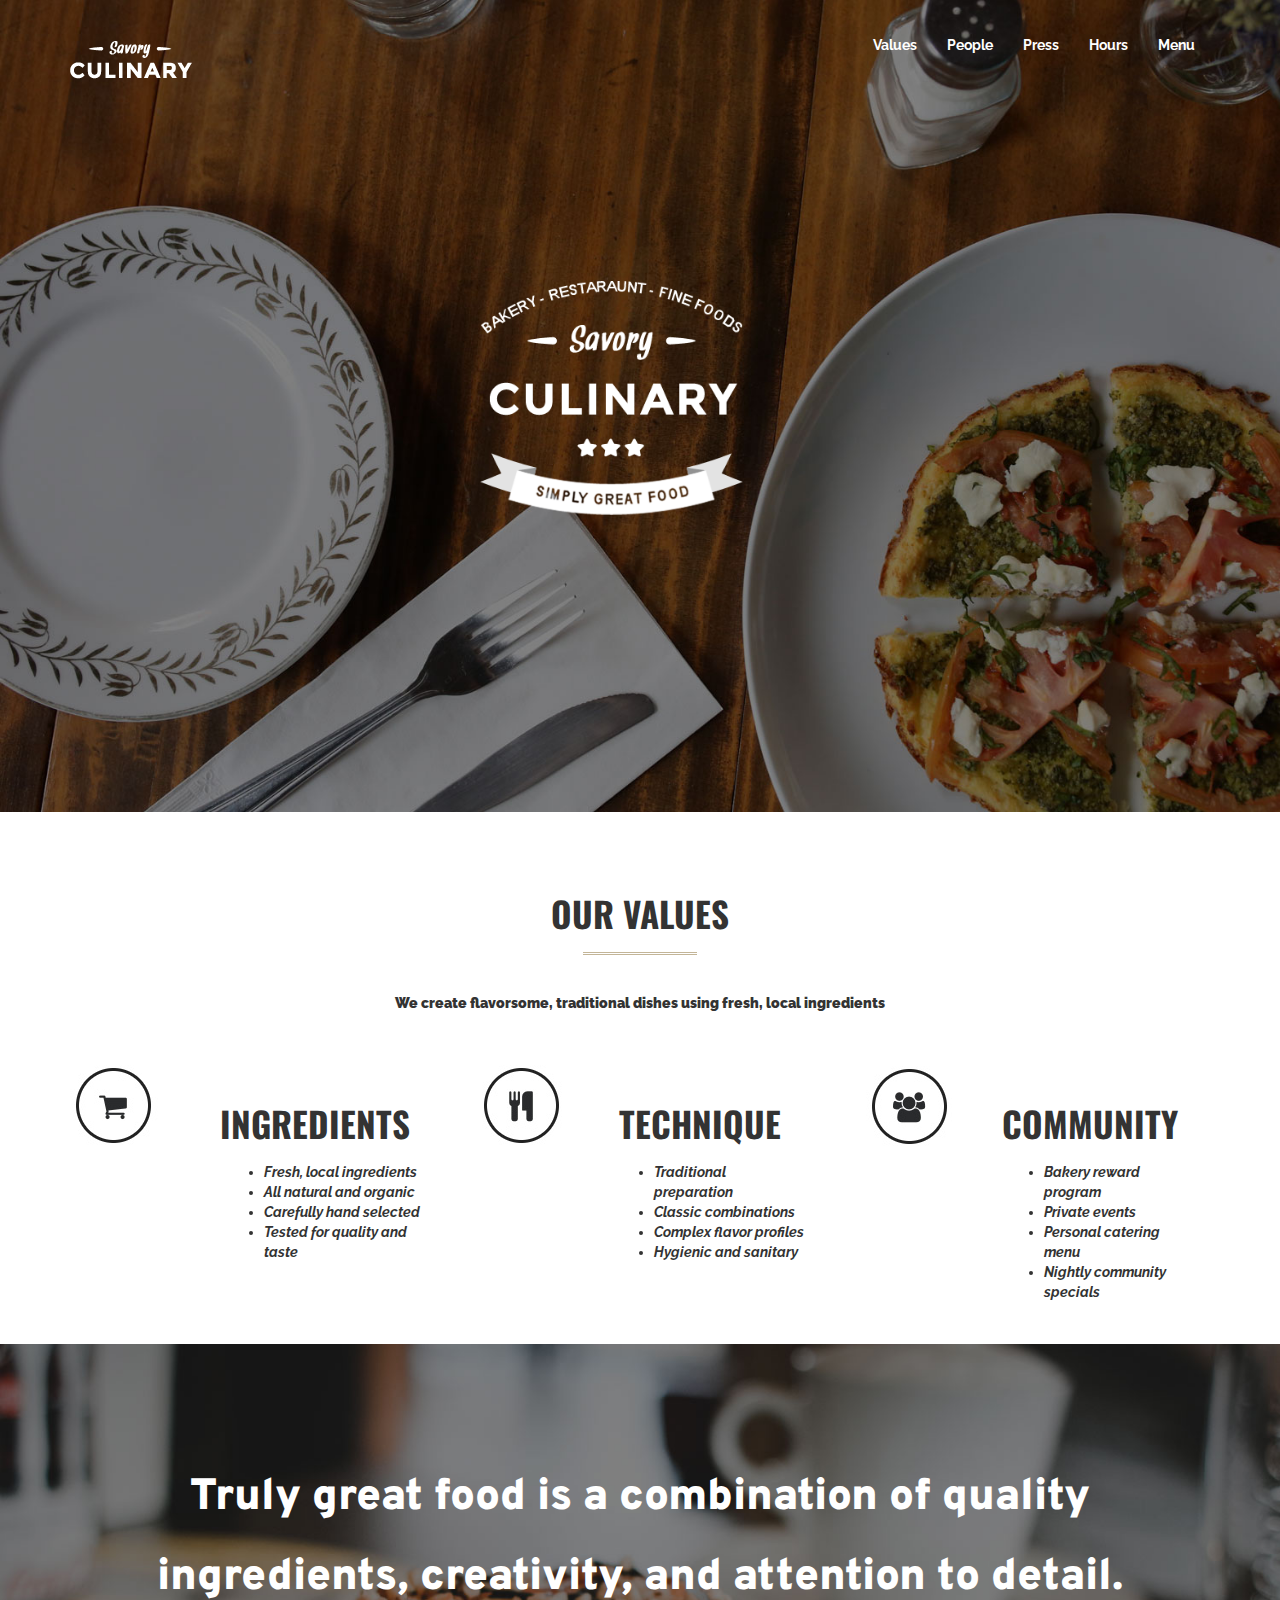
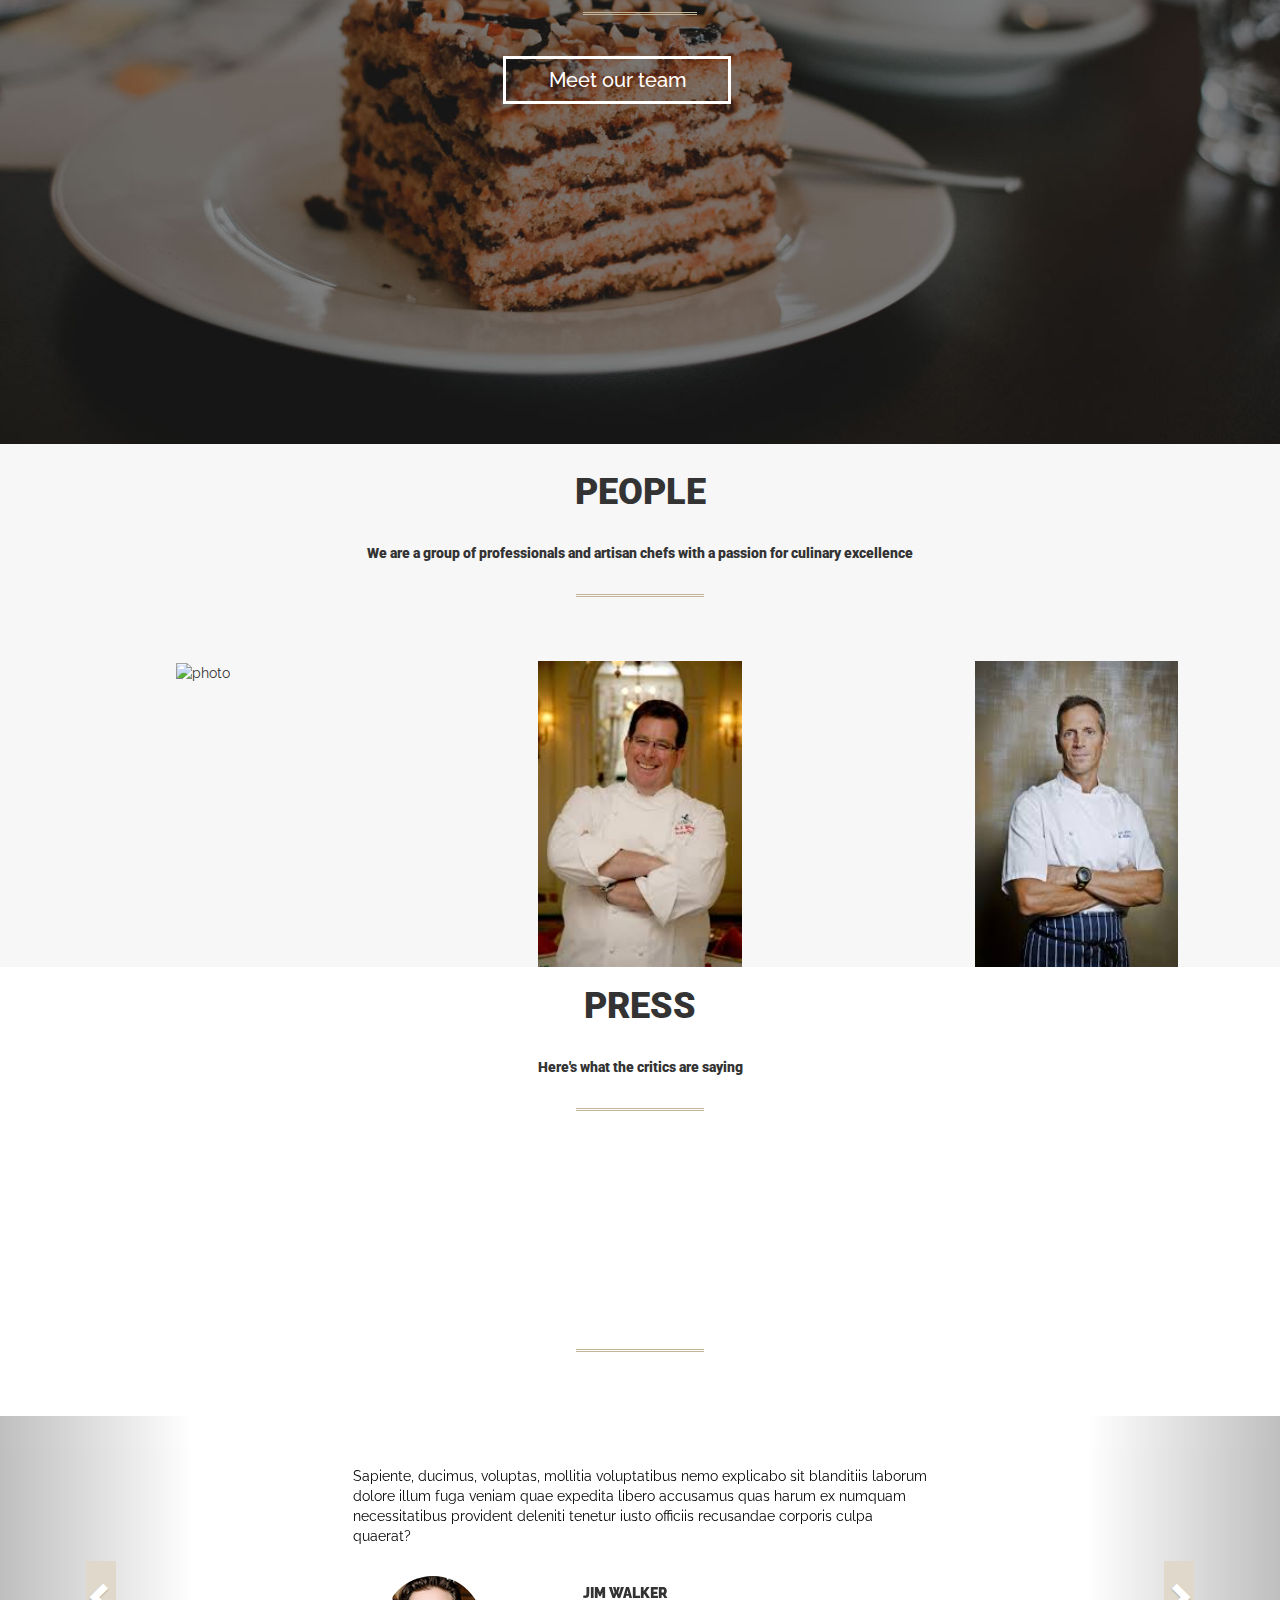
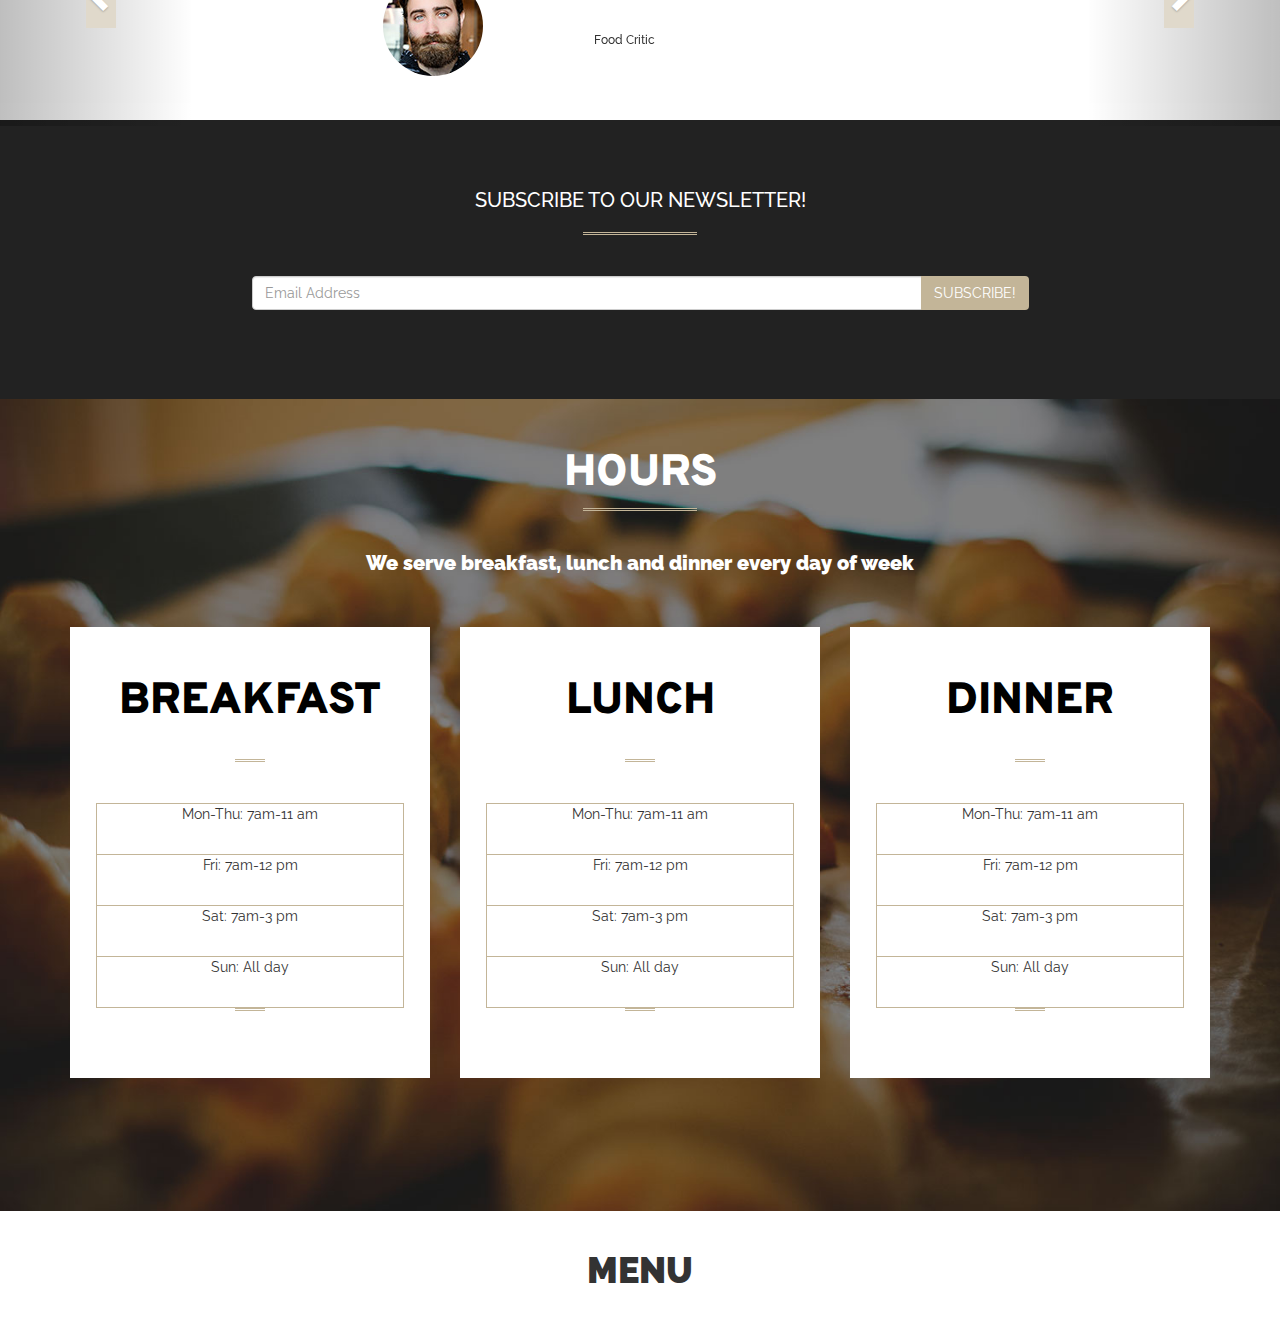
==== commit 4ce0d53c: "update hours schedule" ====
--- a/index.html
+++ b/index.html
@@ -275,19 +275,21 @@
                     <div class="box-food">
                         <h1>BREAKFAST</h1>
                         <div class="border"></div>
-                        <div class="breakfast-schedule">
-                            <p> Mon-Thu: 7am-11 am</p>
-                        </div>
-                        <div class="breakfast-schedule">
-                            <p> Fri: 7am-12 pm</p>
-
-                        </div>
-                        <div class="breakfast-schedule">
-                            <p>Sat: 7am-3 pm</p>
-                        </div>
-                        <div class="breakfast-schedule">
-                            <p>Sun: All day</p>
-                        </div>
+                        <div class="breakfast-container">
+                            <div class="breakfast-schedule">
+                                <p> Mon-Thu: 7am-11 am</p>
+                            </div>
+                            <div class="breakfast-schedule">
+                                <p> Fri: 7am-12 pm</p>
+                            </div>
+                            <div class="breakfast-schedule">
+                                <p>Sat: 7am-3 pm</p>
+                            </div>
+                            <div class="breakfast-schedule">
+                                <p>Sun: All day</p>
+                            </div>
+                        </div>
+                        <div class="border"></div>
                     </div>
                 </div>
 
@@ -295,45 +297,61 @@
                     <div class="box-food">
                         <h1>LUNCH</h1>
                         <div class="border"></div>
-                        <div class="breakfast-schedule">
-                            <p> Mon-Thu: 7am-11 am</p>
-                        </div>
-                        <div class="breakfast-schedule">
-                            <p> Fri: 7am-12 pm</p>
-
-                        </div>
-                        <div class="breakfast-schedule">
-                            <p>Sat: 7am-3 pm</p>
-                        </div>
-                        <div class="breakfast-schedule">
-                            <p>Sun: All day</p>
-                        </div>
-
+                        <div class="breakfast-container">
+                            <div class="breakfast-schedule">
+                                <p> Mon-Thu: 7am-11 am</p>
+                            </div>
+                            <div class="breakfast-schedule">
+                                <p> Fri: 7am-12 pm</p>
+
+                            </div>
+                            <div class="breakfast-schedule">
+                                <p>Sat: 7am-3 pm</p>
+                            </div>
+                            <div class="breakfast-schedule">
+                                <p>Sun: All day</p>
+                            </div>
+                        </div>
+                        <div class="border"></div>
                     </div>
                 </div>
                 <div class="col-md-4">
                     <div class="box-food">
                         <h1>DINNER</h1>
                         <div class="border"></div>
-                        <div class="breakfast-schedule">
-                            <p> Mon-Thu: 7am-11 am</p>
-                        </div>
-                        <div class="breakfast-schedule">
-                            <p> Fri: 7am-12 pm</p>
-
-                        </div>
-                        <div class="breakfast-schedule">
-                            <p>Sat: 7am-3 pm</p>
-                        </div>
-                        <div class="breakfast-schedule">
-                            <p>Sun: All day</p>
-                        </div>
-
-                    </div>
-                </div>
-            </div>
-        </div>
-        <div class="border"></div>
+                        <div class="breakfast-container">
+                            <div class="breakfast-schedule">
+                                <p> Mon-Thu: 7am-11 am</p>
+                            </div>
+                            <div class="breakfast-schedule">
+                                <p> Fri: 7am-12 pm</p>
+
+                            </div>
+                            <div class="breakfast-schedule">
+                                <p>Sat: 7am-3 pm</p>
+                            </div>
+                            <div class="breakfast-schedule">
+                                <p>Sun: All day</p>
+                            </div>
+                        </div>
+                        <div class="border"></div>
+                    </div>
+                </div>
+            </div>
+        </div>
+
+    </section>
+    <!--menu-->
+
+    <section class="menu">
+        <div class="container">
+            <div class="row">
+                <div class="col-md-12">
+                    <h1>MENU</h1>
+                </div>
+            </div>
+
+        </div>
 
     </section>
     <script src="https://ajax.googleapis.com/ajax/libs/jquery/1.12.4/jquery.min.js "></script>
--- a/assets/css/style.css
+++ b/assets/css/style.css
@@ -276,6 +276,7 @@
     background-color: white;
     width: 100%;
     height: 100%;
+    padding: 26px;
 }
 
 .box-food h1 {
@@ -286,12 +287,27 @@
 
 /*SCHEDULES*/
 
+.breakfast-container {
+    border: solid 1px #c3b598;
+}
+
 .breakfast-schedule {
-    border-style: solid;
-    border-color: gray;
-    text-align: center;
+    text-align: center;
+    border-bottom: solid 1px #c3b598;
+}
+
+.breakfast-schedule:last-child {
+    border-bottom: none;
 }
 
 .breakfast-schedule p {
     padding-bottom: 20px;
+}
+
+
+/*MENU*/
+
+.menu {
+    width: 100%;
+    background-color: white;
 }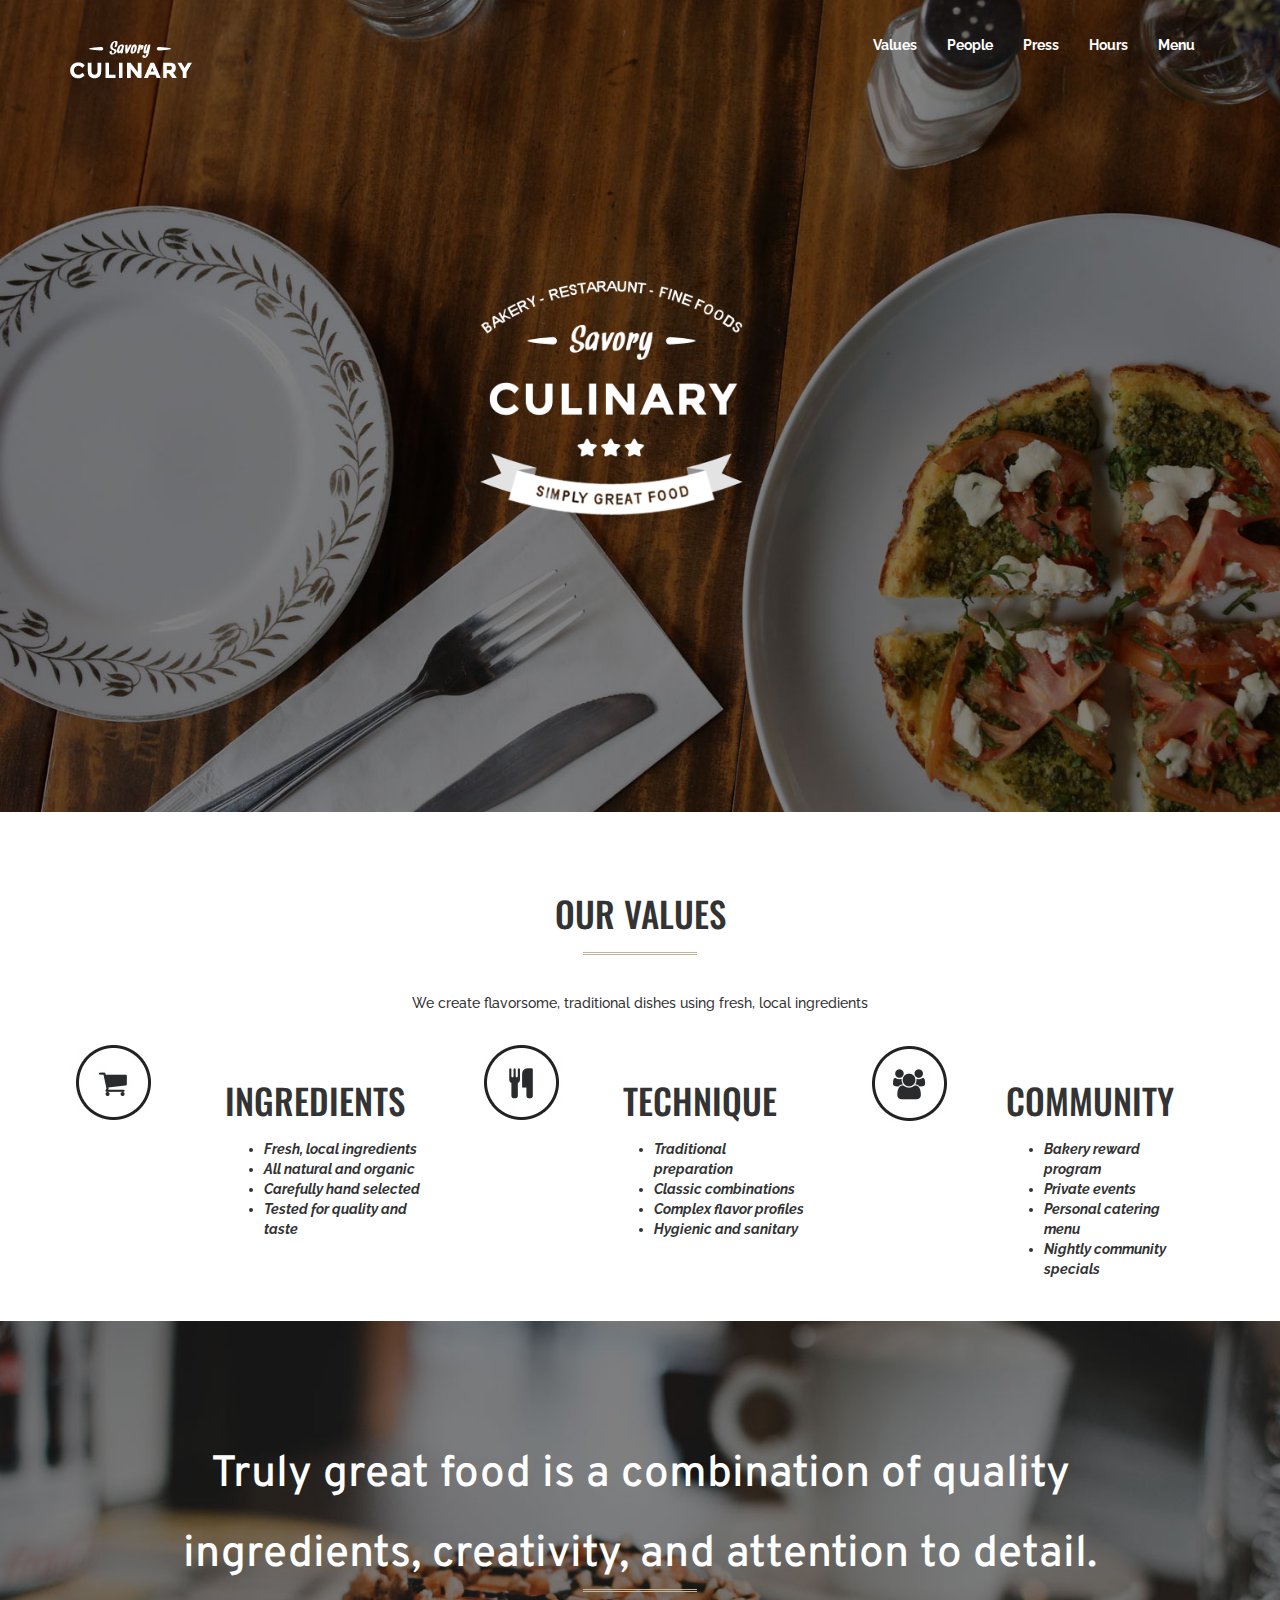
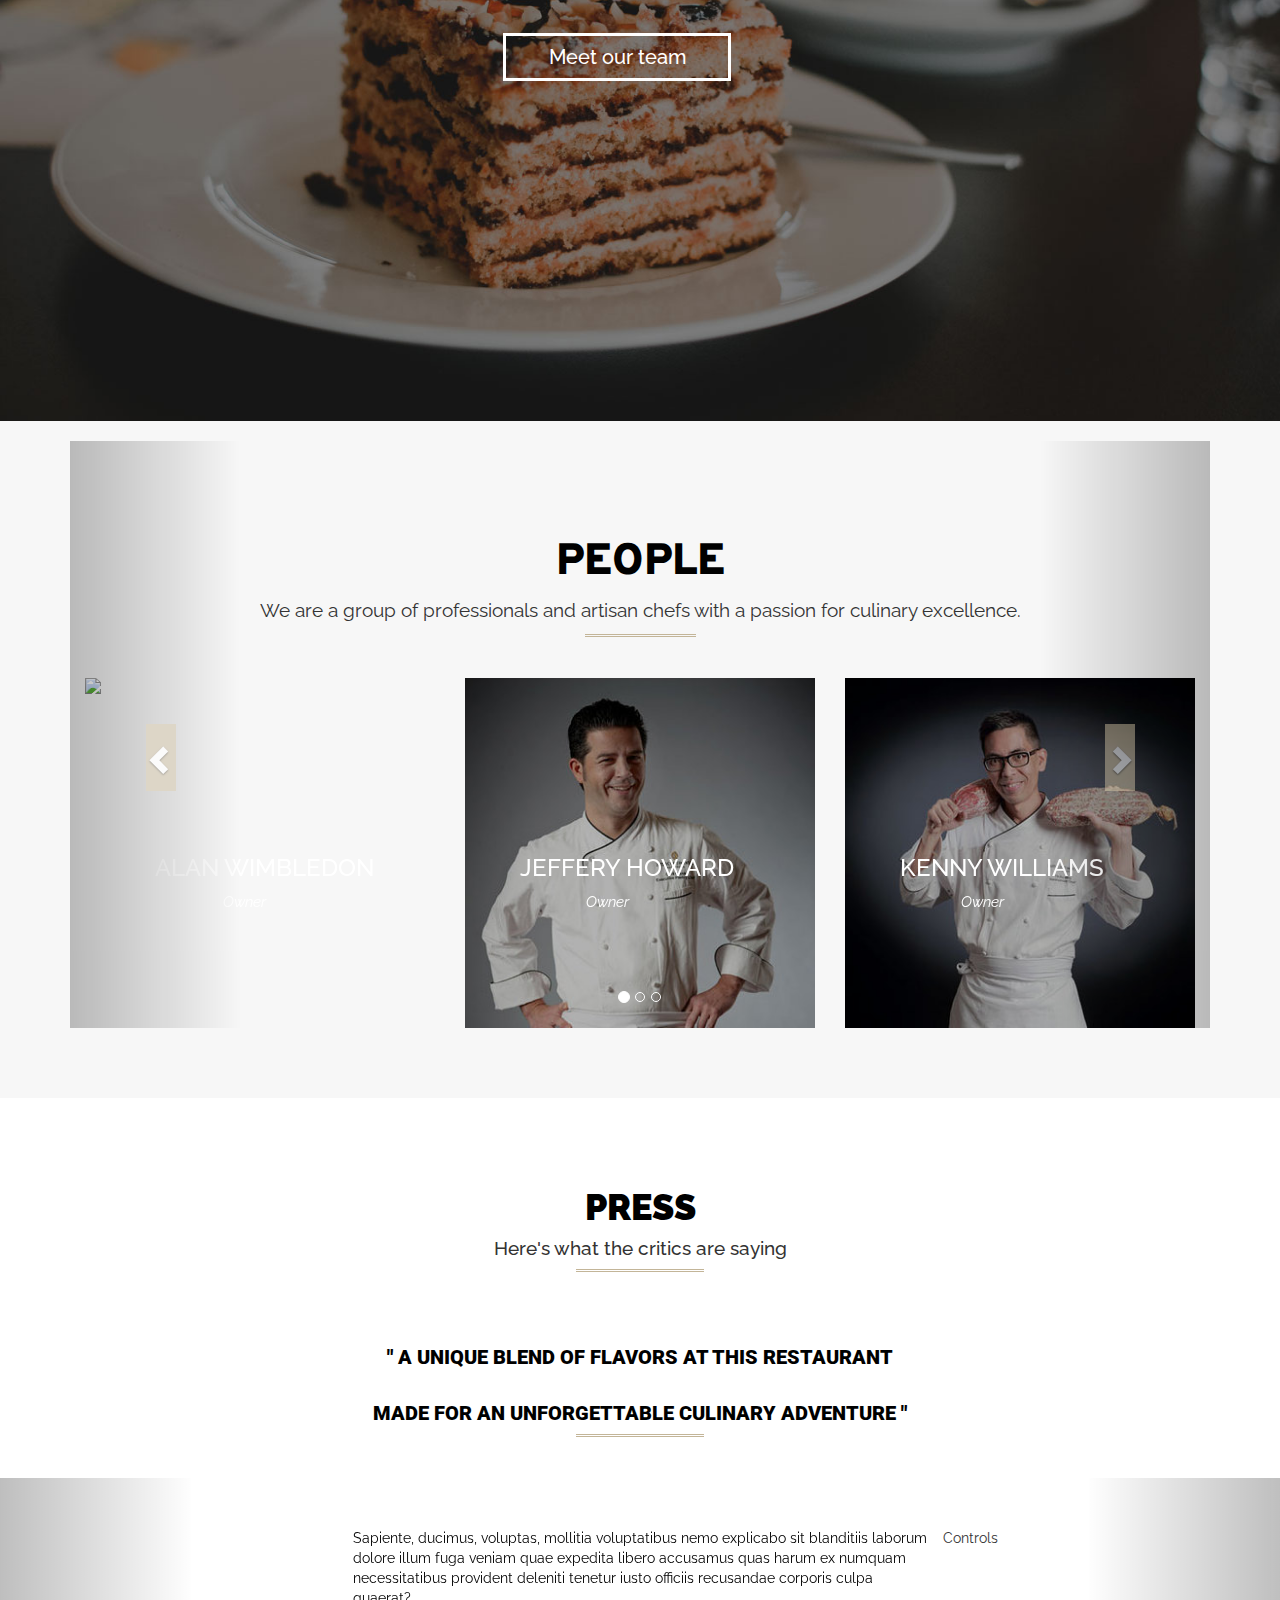
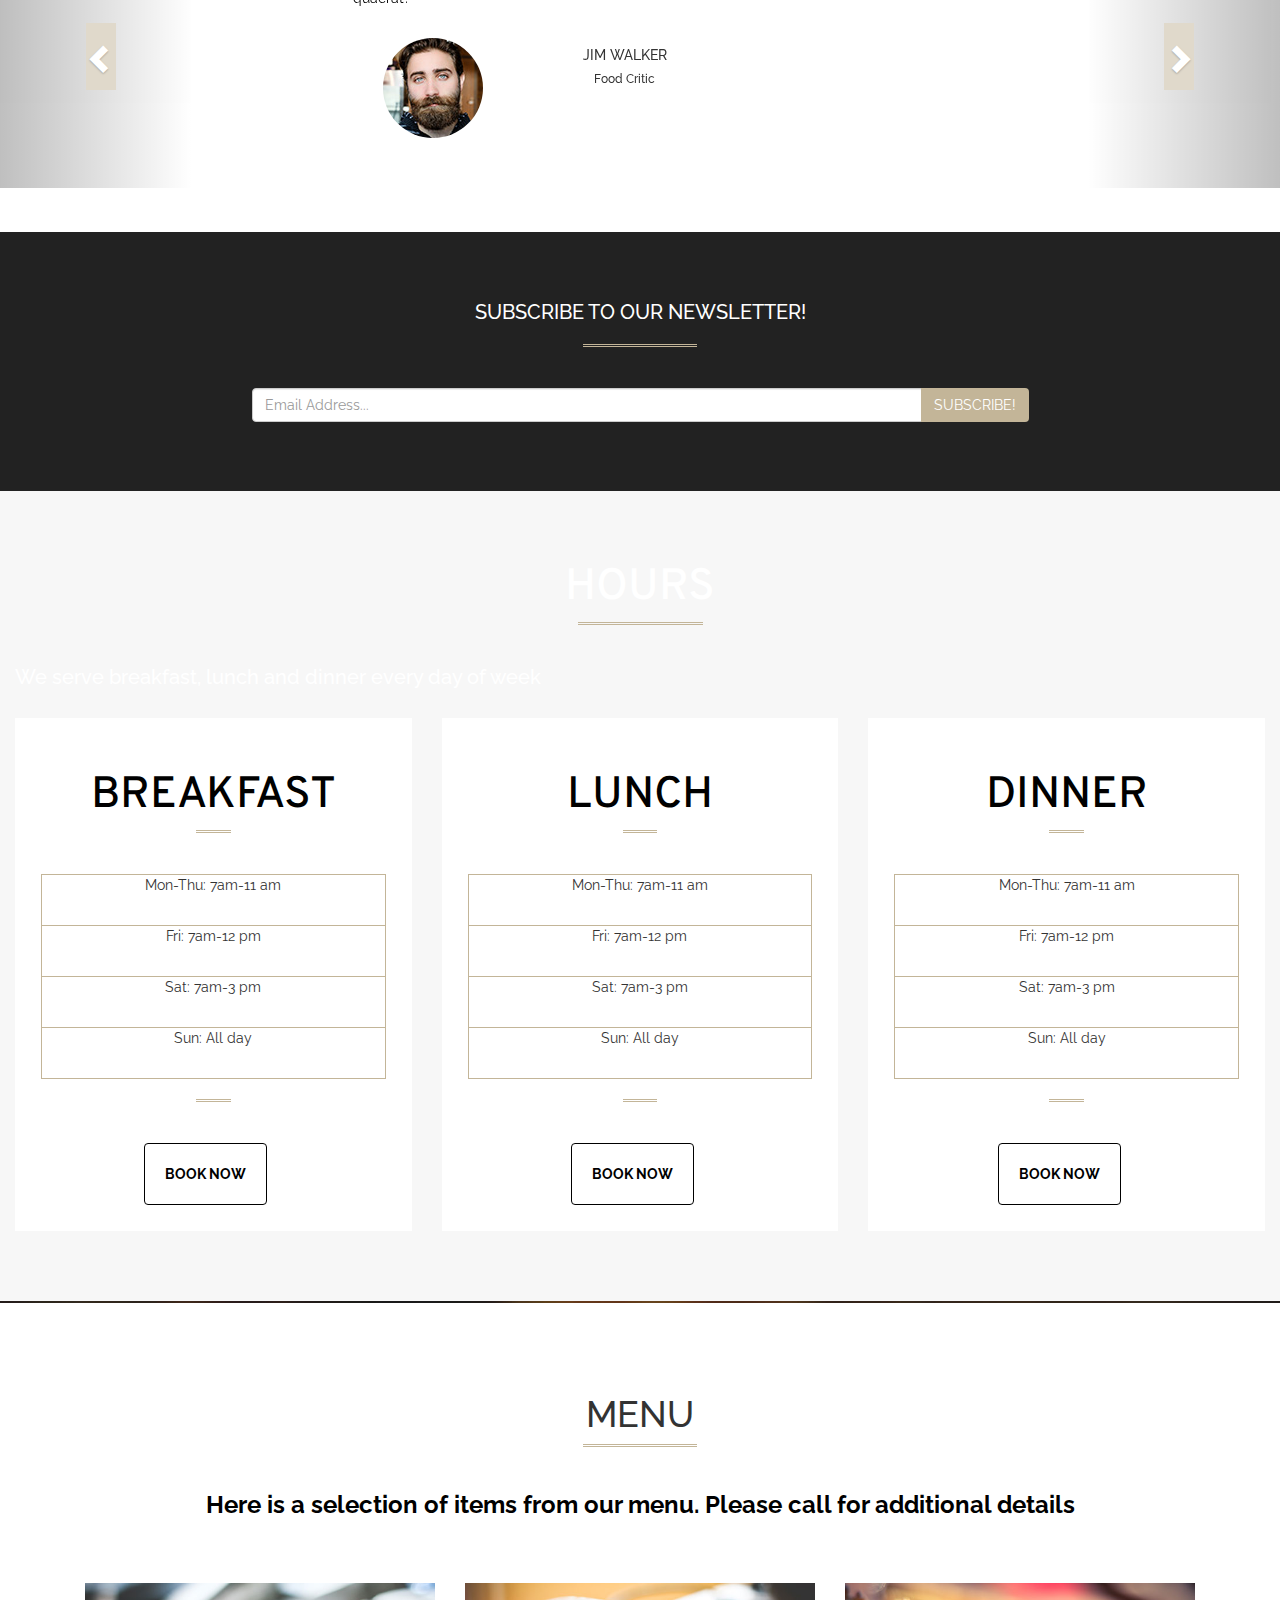
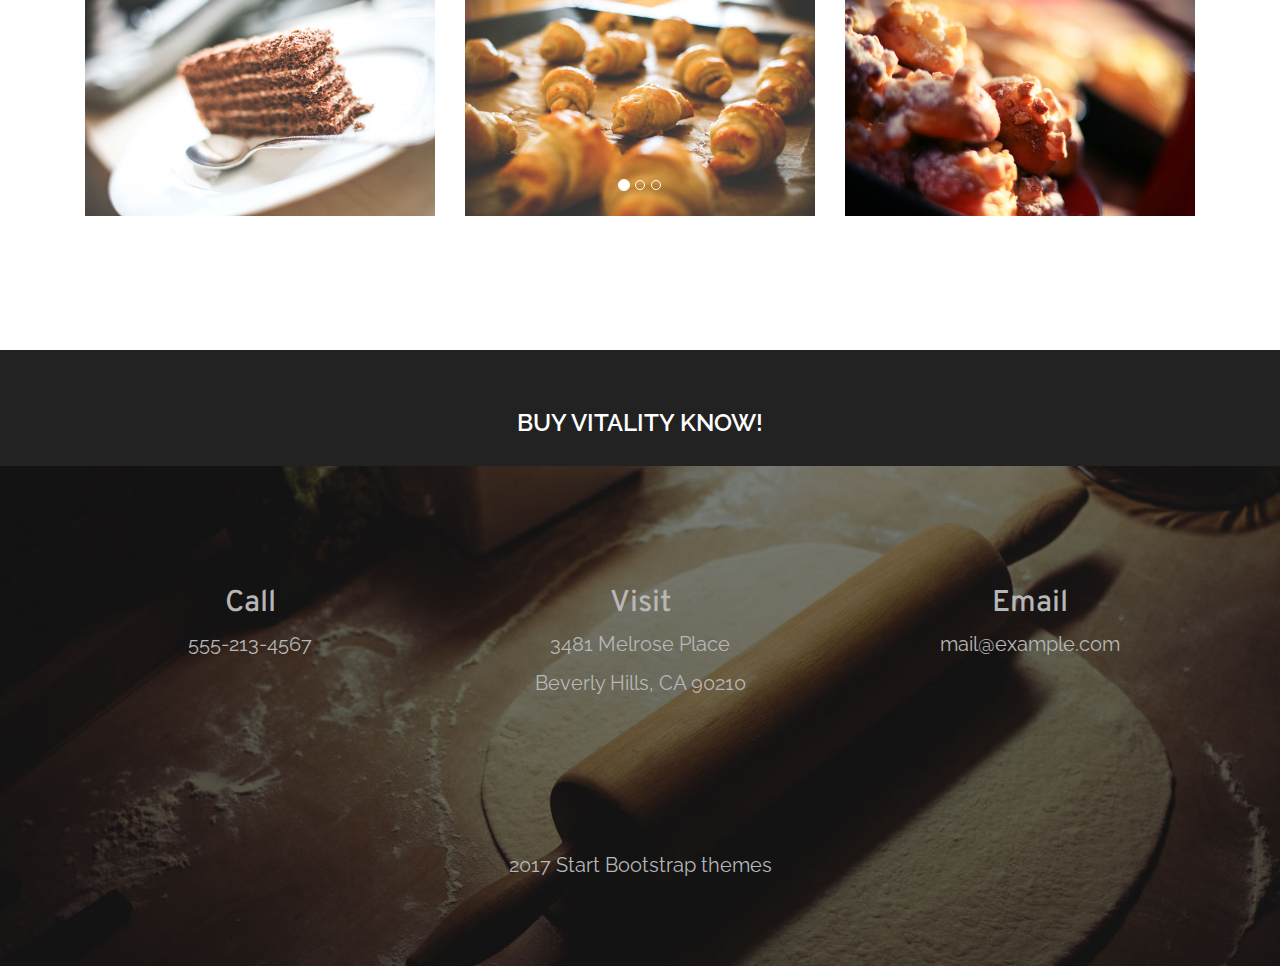
==== commit 12aa67cb: "updated photos of chefs and section 5-6 footer" ====
--- a/index.html
+++ b/index.html
@@ -75,12 +75,12 @@
         </div>
         <div class="container">
             <div class="row">
-                <div class="col-md-4 ingredients">
+                <div class="col-md-4 col-xs-4 ingredients">
                     <div class="row">
                         <div class="col-md-4">
                             <img src="assets/img/shopping_cart.png" alt="">
                         </div>
-                        <div class="col-md-8">
+                        <div class="col-md-8 col-xs-8">
                             <h1>INGREDIENTS</h1>
                             <ul class="options">
                                 <li>Fresh, local ingredients</li>
@@ -140,40 +140,134 @@
     </section>
 
     <!--PEOPLE SECTION-->
-    <section class="people">
-        <div class="row">
-            <div class="col-md-12 col-xs-12 text">
-                <h1>PEOPLE</h1>
-                <h5>We are a group of professionals and artisan chefs with a passion for culinary excellence</h5>
-                <div class="border"></div>
-
-            </div>
-        </div>
-        <div class="row">
-            <div class="col-md-4 col-xs-4">
-                <div class="image">
-                    <img src="assets/img/wimbledon.jpg" alt="photo">
-                </div>
-            </div>
-            <div class="col-md-4 col-xs-4">
-                <div class="image">
-                    <img src="assets/img/williams.jpeg" alt="photo">
-                </div>
-            </div>
-            <div class="col-md-4 col-xs-4">
-                <div class="image">
-                    <img src="assets/img/howard.jpeg" alt="photo">
-                </div>
-            </div>
-
-        </div>
+    <section class="chefs">
+        <div class="container-fluid">
+            <div class="container">
+                <div class="col-md-12 col-xs-12 text-center">
+                    <h2 class="people-title">PEOPLE</h2>
+                    <p class="people-second-title">We are a group of professionals and artisan chefs with a passion for culinary excellence.</p>
+                    <div class="border"></div>
+                </div>
+                <div id="myCarousel" class="carousel slide" data-ride="carousel">
+                    <!-- Indicators -->
+                    <ol class="carousel-indicators">
+                        <li data-target="#myCarousel" data-slide-to="0" class="active"></li>
+                        <li data-target="#myCarousel" data-slide-to="1"></li>
+                        <li data-target="#myCarousel" data-slide-to="2"></li>
+                    </ol>
+
+                    <!-- Wrapper for slides -->
+                    <div class="carousel-inner">
+                        <div class="item active text-center">
+                            <div class="col-lg-4 col-md-4 col-sm-6 col-xs-12 text-center hidden-xs">
+                                <div class="master-chef">
+                                    <img src="assets/img/wimbledon.jpg" class="img-responsive">
+                                    <div class="chef-text text-center">
+                                        <h3 class="fixed-text">ALAN WIMBLEDON</h3>
+                                        <em>Owner</em>
+                                        <div class="social-media">
+                                            <i class="fa fa-facebook" aria-hidden="true"></i>
+                                            <i class="fa fa-twitter" aria-hidden="true"></i>
+                                            <i class="fa fa-envelope" aria-hidden="true"></i>
+                                        </div>
+                                    </div>
+                                </div>
+                            </div>
+                            <div class="col-md-4 col-sm-6 text-center">
+                                <div class="person">
+                                    <img src="assets/img/howard.jpg" class="img-responsive">
+                                    <div class="chef-text text-center">
+                                        <h3 class="fixed-text">JEFFERY HOWARD</h3>
+                                        <em>Owner</em>
+                                        <div class="social-media">
+                                            <i class="fa fa-facebook" aria-hidden="true"></i>
+                                            <i class="fa fa-twitter" aria-hidden="true"></i>
+                                            <i class="fa fa-envelope" aria-hidden="true"></i>
+                                        </div>
+                                    </div>
+                                </div>
+                            </div>
+                            <div class="col-md-4 col-sm-6 text-center hidden-sm hidden-xs">
+                                <div class="person">
+                                    <img src="assets/img/williams.jpg" class="img-responsive">
+                                    <div class="chef-text text-center">
+                                        <h3 class="fixed-text">KENNY WILLIAMS</h3>
+                                        <em>Owner</em>
+                                        <div class="social-media">
+                                            <i class="fa fa-facebook" aria-hidden="true"></i>
+                                            <i class="fa fa-twitter " aria-hidden="true"></i>
+                                            <i class="fa fa-envelope" aria-hidden="true"></i>
+                                        </div>
+                                    </div>
+                                </div>
+                            </div>
+                        </div>
+
+
+                        <div class="item">
+                            <div class="col-md-4 col-sm-6 hidden-xs text-center">
+                                <div class="person">
+                                    <img src="assets/img/wimbledon.jpg" class="img-responsive">
+                                    <div class="chef-text text-center">
+                                        <h3 class="fixed-text">ALAN WIMBLEDON</h3>
+                                        <em>Owner</em>
+                                        <div class="social-media">
+                                            <i class="fa fa-facebook" aria-hidden="true"></i>
+                                            <i class="fa fa-twitter" aria-hidden="true"></i>
+                                            <i class="fa fa-envelope" aria-hidden="true"></i>
+                                        </div>
+                                    </div>
+                                </div>
+                            </div>
+                            <div class="col-md-4 col-sm-6  text-center">
+                                <div class="person">
+                                    <img src="assets/img/howard.jpg" class="img-responsive">
+                                    <div class="chef-text text-center">
+                                        <h3 class="fixed-text">JEFFERY HOWARD</h3>
+                                        <em>Owner</em>
+                                        <div class="social-media">
+                                            <i class="fa fa-facebook" aria-hidden="true"></i>
+                                            <i class="fa fa-twitter" aria-hidden="true"></i>
+                                            <i class="fa fa-envelope" aria-hidden="true"></i>
+                                        </div>
+                                    </div>
+                                </div>
+                            </div>
+                            <div class="col-md-4 col-sm-6 hidden-sm text-center hidden-xs">
+                                <div class="person">
+                                    <img src="assets/img/williams.jpg" class="img-responsive">
+                                    <div class="chef-text text-center">
+                                        <h3 class="fixed-text">KENNY WILLIAMS</h3>
+                                        <em>Owner</em>
+                                        <div class="social-media">
+                                            <i class="fa fa-facebook" aria-hidden="true"></i>
+                                            <i class="fa fa-twitter" aria-hidden="true"></i>
+                                            <i class="fa fa-envelope" aria-hidden="true"></i>
+                                        </div>
+                                    </div>
+                                </div>
+                            </div>
+                        </div>
+                    </div>
+
+                    <!-- Left and right controls -->
+                    <a class="left carousel-control" href="#myCarousel" data-slide="prev">
+                        <span class="glyphicon glyphicon-chevron-left"></span>
+                        <span class="sr-only">Previous</span>
+                    </a>
+                    <a class="right carousel-control" href="#myCarousel" data-slide="next">
+                        <span class="glyphicon glyphicon-chevron-right"></span>
+                        <span class="sr-only">Next</span>
+                    </a>
+                </div>
+            </div>
     </section>
     <!--PRESS SECTION 5-->
     <section class="press">
         <div class="row">
             <div class="col-md-12 col-xs-12 text">
-                <h1>PRESS</h1>
-                <h5>Here's what the critics are saying</h5>
+                <h1 class="people-title text-center">PRESS</h1>
+                <h5 class="people-second-title text-center">Here's what the critics are saying</h5>
                 <div class="border"></div>
             </div>
         </div>
@@ -186,10 +280,10 @@
         </div>
         <!--CAROUSEL-->
         <div id="text-carousel" class="carousel slide" data-ride="carousel">
-            <!-- Wrapper for slides -->
             <div class="row">
                 <div class="col-xs-offset-3 col-xs-6">
                     <div class="carousel-inner">
+
                         <div class="item active">
                             <div class="carousel-content">
                                 <div>
@@ -215,25 +309,20 @@
                                             </div>
                                         </div>
                                     </div>
-
-                                </div>
-                            </div>
-
-                        </div>
-
-                    </div>
-                </div>
-
-                <!-- Controls -->
+                                </div>
+                            </div>
+                        </div>
+                    </div>
+                </div>
+
+                Controls
                 <a class="left carousel-control" href="#text-carousel" data-slide="prev">
                     <span class="glyphicon glyphicon-chevron-left"></span>
                 </a>
                 <a class="right carousel-control" href="#text-carousel" data-slide="next">
                     <span class="glyphicon glyphicon-chevron-right"></span>
                 </a>
-
-            </div>
-
+            </div>
     </section>
     <!--SUBSCRIBE SECTION 4-->
     <section class="subscribe">
@@ -242,13 +331,11 @@
                 <div class="col-md-12">
                     <h3>SUBSCRIBE TO OUR NEWSLETTER!</h3>
                     <div class="border"></div>
-
-                </div>
-
-            </div>
-            <div class=" col-lg-12">
+                </div>
+            </div>
+            <div class=" col-lg-12 col-md-12 col-xs-12">
                 <div class="input-group input-centered">
-                    <input type="text " class="form-control" placeholder="Email Address ">
+                    <input type="text " class="form-control" placeholder="Email Address... ">
                     <span class="input-group-btn">
         <button class="btn btn-secondary " type="button ">SUBSCRIBE!</button>
       </span>
@@ -260,7 +347,7 @@
     </section>
     <!--HOURS SECTION 4-->
     <section class="hours">
-        <div class="container">
+        <div class="container-fluid">
             <div class="row">
                 <div class="col-md-12 col-xs-12">
                     <div class="hours-cont">
@@ -290,9 +377,13 @@
                             </div>
                         </div>
                         <div class="border"></div>
-                    </div>
-                </div>
-
+                        <!-- Single button -->
+                        <div class="btn-group">
+                            <button type="button" class="btn btn-default dropdown-toggle" data-toggle="dropdown" aria-haspopup="true" aria-expanded="false"> BOOK NOW <span></span>
+                         </button>
+                        </div>
+                    </div>
+                </div>
                 <div class="col-md-4">
                     <div class="box-food">
                         <h1>LUNCH</h1>
@@ -313,6 +404,11 @@
                             </div>
                         </div>
                         <div class="border"></div>
+                        <!-- Single button -->
+                        <div class="btn-group">
+                            <button type="button" class="btn btn-default dropdown-toggle" data-toggle="dropdown" aria-haspopup="true" aria-expanded="false"> BOOK NOW <span></span>
+                         </button>
+                        </div>
                     </div>
                 </div>
                 <div class="col-md-4">
@@ -335,25 +431,119 @@
                             </div>
                         </div>
                         <div class="border"></div>
-                    </div>
-                </div>
-            </div>
-        </div>
-
+                        <!-- Single button -->
+                        <div class="btn-group">
+                            <button type="button" class="btn btn-default dropdown-toggle" data-toggle="dropdown" aria-haspopup="true" aria-expanded="false"> BOOK NOW <span></span>
+                         </button>
+                        </div>
+                    </div>
+                </div>
+            </div>
     </section>
     <!--menu-->
-
     <section class="menu">
         <div class="container">
             <div class="row">
                 <div class="col-md-12">
-                    <h1>MENU</h1>
-                </div>
-            </div>
-
-        </div>
-
-    </section>
+                    <h1 class="menu-text">MENU</h1>
+                    <div class="border"></div>
+                    <p class="paragraph">Here is a selection of items from our menu. Please call for additional details</p>
+                </div>
+            </div>
+            <!-- Carousel -->
+            <div class="carousel-container">
+                <div id="myCarousel" class="carousel slide" data-ride="carousel">
+                    <!-- Indicators -->
+                    <ol class="carousel-indicators">
+                        <li data-target="#myCarousel" data-slide-to="0" class="active"></li>
+                        <li data-target="#myCarousel" data-slide-to="1"></li>
+                        <li data-target="#myCarousel" data-slide-to="2"></li>
+                    </ol>
+                    <!-- Wrapper for slides -->
+                    <div class="carousel-inner">
+                        <div class="item active text-center">
+                            <div class="col-lg-4 col-md-4 col-sm-6 col-xs-12 text-center hidden-xs">
+                                <div class="master-chef">
+                                    <img src="assets/img/menu_1.jpg" class="img-responsive">
+                                    <div class="chef-text text-center">
+                                    </div>
+                                </div>
+                            </div>
+                            <div class="col-md-4 col-sm-6 text-center">
+                                <div class="person">
+                                    <img src="assets/img/menu_2.jpg" class="img-responsive">
+                                    <div class="chef-text text-center">
+                                    </div>
+                                </div>
+                            </div>
+                            <div class="col-md-4 col-sm-6 text-center hidden-sm hidden-xs">
+                                <div class="person">
+                                    <img src="assets/img/menu_3.jpg" class="img-responsive">
+                                    <div class="chef-text text-center">
+                                    </div>
+                                </div>
+                            </div>
+                        </div>
+                    </div>
+    </section>
+    <!-- VITALITY SECTION 5 -->
+
+    <section class="vitality">
+        <div class="container">
+            <div class="row">
+                <div class="col-md-12 col-xs-12 col-lg-12">
+                    <h3 class="buy text-center">BUY VITALITY KNOW!</h3>
+                </div>
+            </div>
+        </div>
+    </section>
+    <!--footer-->
+    <footer>
+        <div class="container media-footer">
+            <div class="row">
+                <div class="col-md-4 col-xs-4">
+                    <div class="call">
+                        <h2><i class="fa fa-phone" aria-hidden="true"></i> Call</h2>
+                        <p class="contact text-center">555-213-4567</p>
+                    </div>
+                </div>
+                <div class="col-md-4 col-xs-4">
+                    <div class="call">
+                        <h2> <i class="fa fa-map-marker" aria-hidden="true"></i> Visit</h2>
+                        <p class="contact text-center"> 3481 Melrose Place</p>
+                        <p class="contact text-center"> Beverly Hills, CA 90210</p>
+
+
+                    </div>
+                </div>
+                <div class="col-md-4 col-xs-4">
+                    <h2> <i class="fa fa-envelope" aria-hidden="true"></i> Email</h2>
+                    <p class="contact text-center"> mail@example.com</p>
+
+                </div>
+            </div>
+        </div>
+        <div class="container">
+            <div class="row">
+                <div class="col-md-12 col-xs-12">
+                    <div class="col-social text-center">
+                        <span><i class="fa fa-facebook" aria-hidden="true"></i> <i class="fa fa-twitter" aria-hidden="true"></i><i class="fa fa-linkedin" aria-hidden="true"></i></span>
+                    </div>
+                </div>
+
+            </div>
+        </div>
+        <div class="container">
+            <div class="row">
+                <div class="col-md-12 col-xs-12">
+                    <div class="text-center themes">
+                        <p><i class="fa fa-copyright" aria-hidden="true"></i> 2017 Start Bootstrap themes</p>
+                    </div>
+                </div>
+
+            </div>
+        </div>
+    </footer>
     <script src="https://ajax.googleapis.com/ajax/libs/jquery/1.12.4/jquery.min.js "></script>
     <!-- Include all compiled plugins (below), or include individual files as needed -->
     <script src="https://maxcdn.bootstrapcdn.com/bootstrap/3.3.7/js/bootstrap.min.js " integrity="sha384-Tc5IQib027qvyjSMfHjOMaLkfuWVxZxUPnCJA7l2mCWNIpG9mGCD8wGNIcPD7Txa " crossorigin="anonymous "></script>
--- a/assets/css/style.css
+++ b/assets/css/style.css
@@ -2,6 +2,13 @@
     margin: 0;
     padding: 0;
     font-family: 'Raleway', sans-serif;
+}
+
+
+/*responsive*/
+
+.img-responsive {
+    margin: 0 auto;
 }
 
 
@@ -29,7 +36,6 @@
 
 .nav-mio {
     background-color: transparent;
-    : none;
 }
 
 .navbar-default .navbar-brand {
@@ -57,6 +63,10 @@
     color: white;
     margin-left: 48%;
     margin-bottom: 0;
+}
+
+.hide {
+    display: none;
 }
 
 
@@ -133,38 +143,85 @@
 }
 
 
-/*section 4 people*/
-
-.people {
-    text-align: center;
+/*section 4 CHEFS*/
+
+.chefs {
+    background-color: #F7F7F7;
+}
+
+.people-title {
+    color: black;
+    margin-top: 90px;
+    font-weight: 900;
+}
+
+.people-second-title {
+    font-size: 19px;
+}
+
+.master-chef {
+    position: relative;
+    margin-top: 56px;
+    text-align: center;
+    margin: 0 auto;
+}
+
+.chef-text {
+    position: absolute;
+    left: 30px;
+    top: 80px;
+    z-index: 3;
+    display: inline-block;
+}
+
+.fixed-text {
+    color: #fff;
+    text-align: center;
+    margin-top: 97px;
+    margin-left: 40px;
+}
+
+.linecarousel {
+    width: 73px;
+    border: 1px solid #fff;
+    text-align: center;
+}
+
+em {
+    color: white;
+    font-size: 15px;
+    display: inherit;
+}
+
+.social-media {
+    display: inline-block;
+}
+
+.social-media i {
+    color: #fff;
+}
+
+.container-fluid {
+    padding-bottom: 70px;
     background-color: #f7f7f7;
 }
 
-.text,
-h1,
-h5 {
-    padding-bottom: 23px;
-    padding-top: 0px;
-    text-align: center;
+
+/*PRESS SECTION 5*/
+
+.text h2 {
     font-weight: 900;
-}
-
-.people img {
-    width: 50%;
-}
-
-
-/*PRESS SECTION 5*/
-
-.text,
-h2 {
-    font-weight: 900;
     font-size: 20px;
     font-family: 'Roboto', sans-serif;
+    color: black;
 }
 
 .container {
     margin-top: 20px;
+}
+
+.press {
+    padding-bottom: 50px;
 }
 
 
@@ -289,6 +346,7 @@
 
 .breakfast-container {
     border: solid 1px #c3b598;
+    margin-bottom: 20px;
 }
 
 .breakfast-schedule {
@@ -304,10 +362,138 @@
     padding-bottom: 20px;
 }
 
+.btn-default {
+    color: black;
+    font-weight: 700;
+    font-size: 14px;
+    background-color: #fff;
+    border-color: black;
+    border-style: solid;
+    padding-top: 20px;
+    padding-bottom: 20px;
+    padding-right: 20px;
+    padding-left: 20px;
+}
+
+.btn-group>.btn:first-child {
+    margin-left: 84%;
+}
+
 
 /*MENU*/
 
 .menu {
     width: 100%;
     background-color: white;
+}
+
+.menu-text {
+    text-align: center;
+    padding-top: 52px;
+}
+
+.paragraph {
+    padding-top: 10px;
+    padding-bottom: 10px;
+    color: black;
+    font-weight: 700;
+    font-size: 24px;
+    background-color: #fff;
+    padding-top: 0px;
+    padding-bottom: 30px;
+    padding-right: 20px;
+    padding-left: 20px;
+    text-align: center;
+}
+
+.carousel-container {
+    padding-bottom: 20px;
+    padding-top: 20px;
+    margin-bottom: 10%;
+}
+
+.carousel-indicators {
+    margin-top: 0;
+    margin-bottom: 0;
+}
+
+
+/*VITALITY SECTION 5*/
+
+.vitality {
+    width: 100%;
+    background-color: #222222;
+    padding-top: 20px;
+    padding-bottom: 20px;
+    margin-bottom: -20px;
+}
+
+.buy {
+    color: white;
+    font-weight: 600;
+}
+
+
+/*footer*/
+
+footer h2 {
+    color: #b7b7b7;
+    font-size: 30px;
+}
+
+.contact {
+    color: #b7b7b7;
+    font-size: 20px;
+}
+
+footer {
+    background-image: url(../img/bg-footer.jpg);
+    width: 100%;
+    height: 500px;
+    background-size: cover;
+    background-position: center;
+    background-repeat: no-repeat;
+}
+
+.media-footer {
+    padding-top: 8%;
+    padding-bottom: 0;
+}
+
+.col-social {
+    color: #b7b7b7;
+    font-size: 50px;
+    padding-top: 84px;
+    padding-bottom: 0;
+}
+
+.themes {
+    color: #b7b7b7;
+    font-size: 20px;
+    padding-top: 20px;
+}
+
+
+/*MEDIA QUERIES*/
+
+@media only screen and (min-width: 1281px) {
+    .hide {
+        display: inline-block;
+    }
+}
+
+@media only screen and (min-width: 768px) and (max-width: 1280px) {}
+
+@media only screen and (min-width: 481px) and (max-width: 767px) {
+    .navbar-default {
+        background-color: #222;
+        padding-bottom: 22px;
+    }
+}
+
+@media only screen and (min-width: 1px) and (max-width: 480px) {
+    .navbar-default {
+        background-color: #222;
+        padding-bottom: 22px;
+    }
 }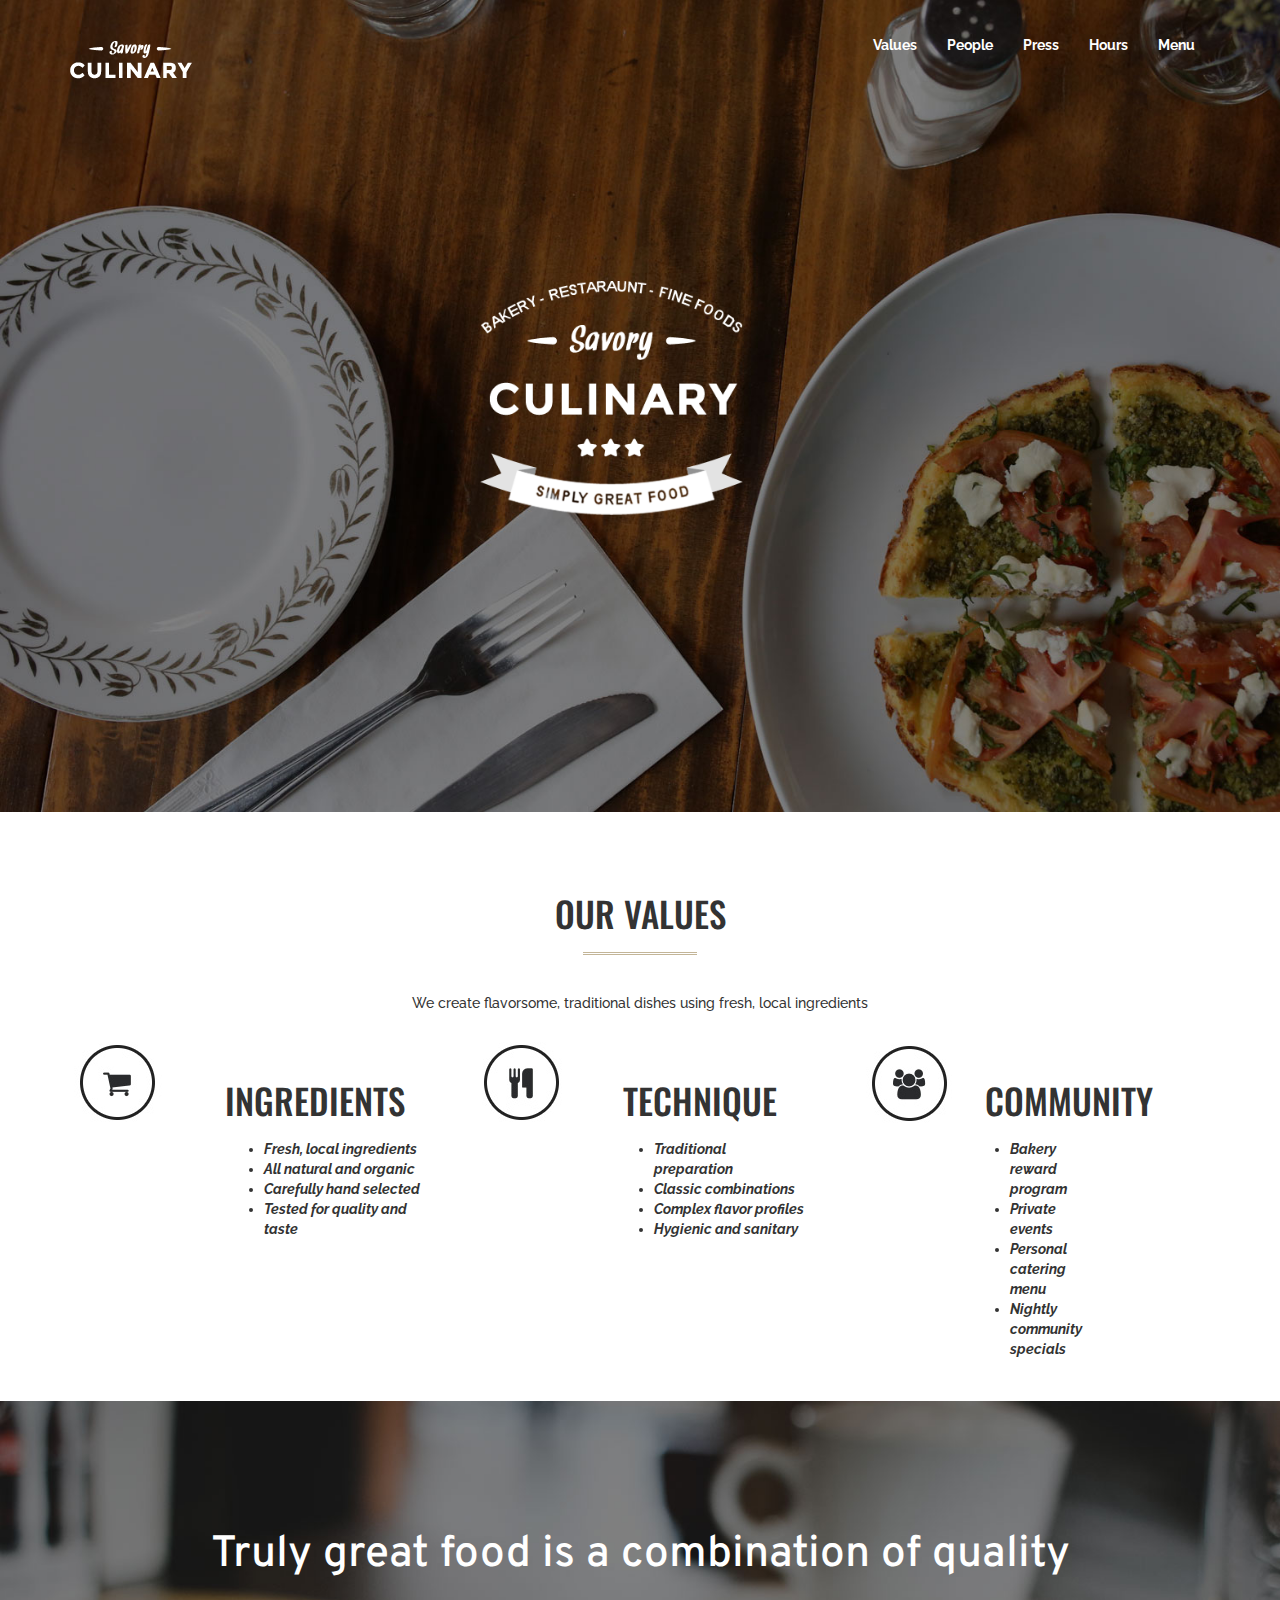
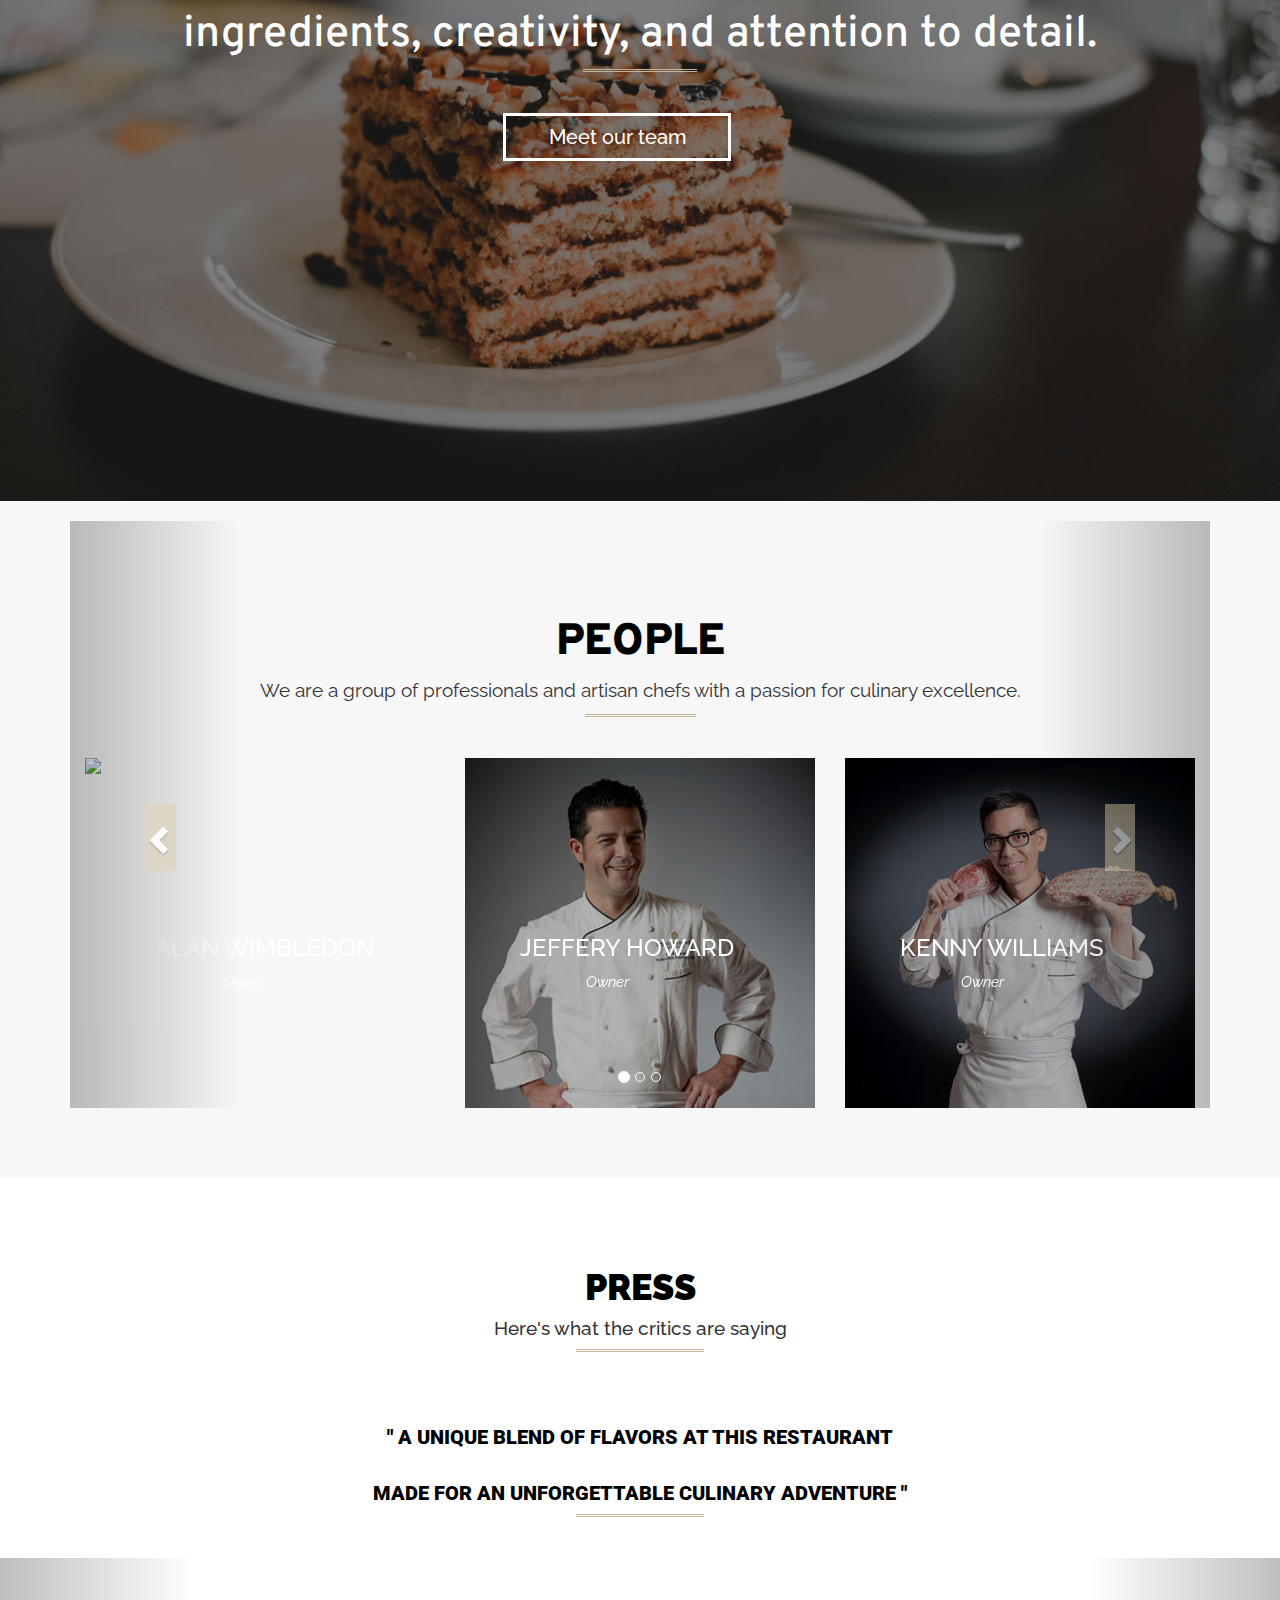
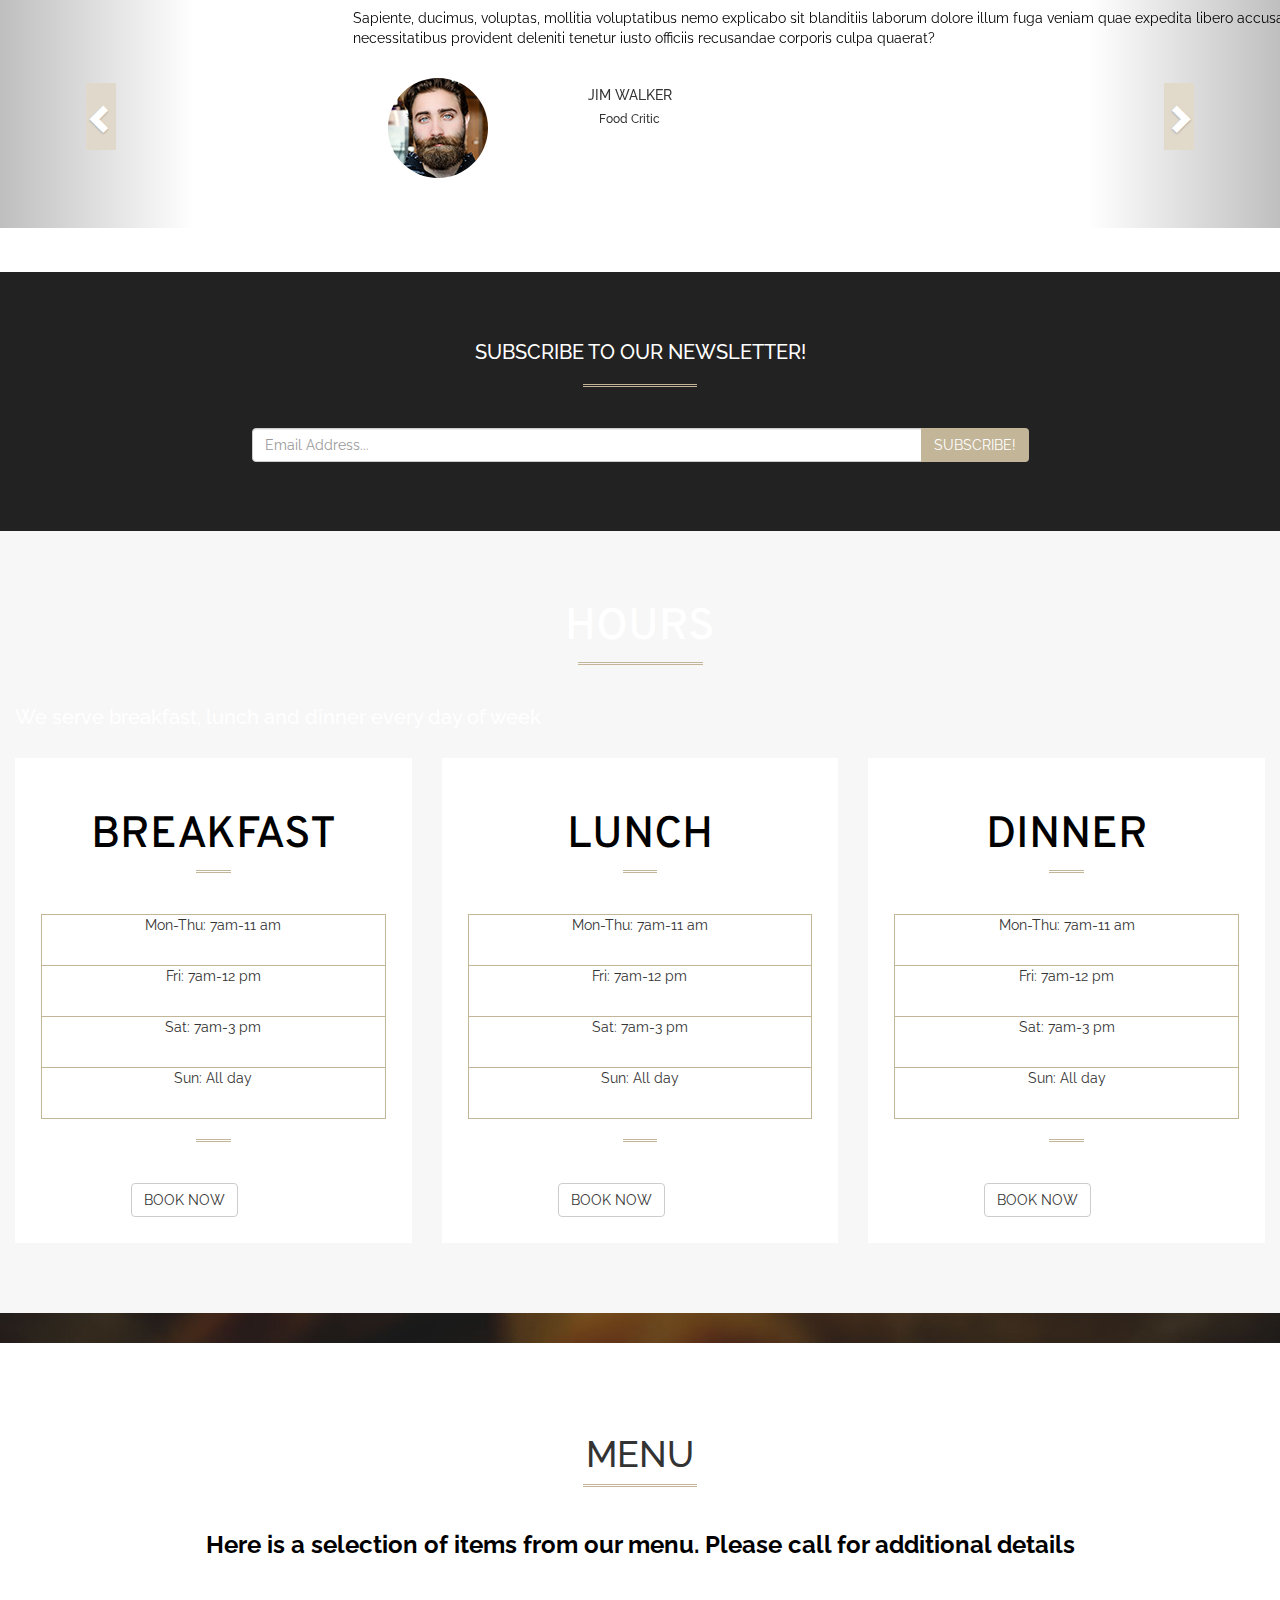
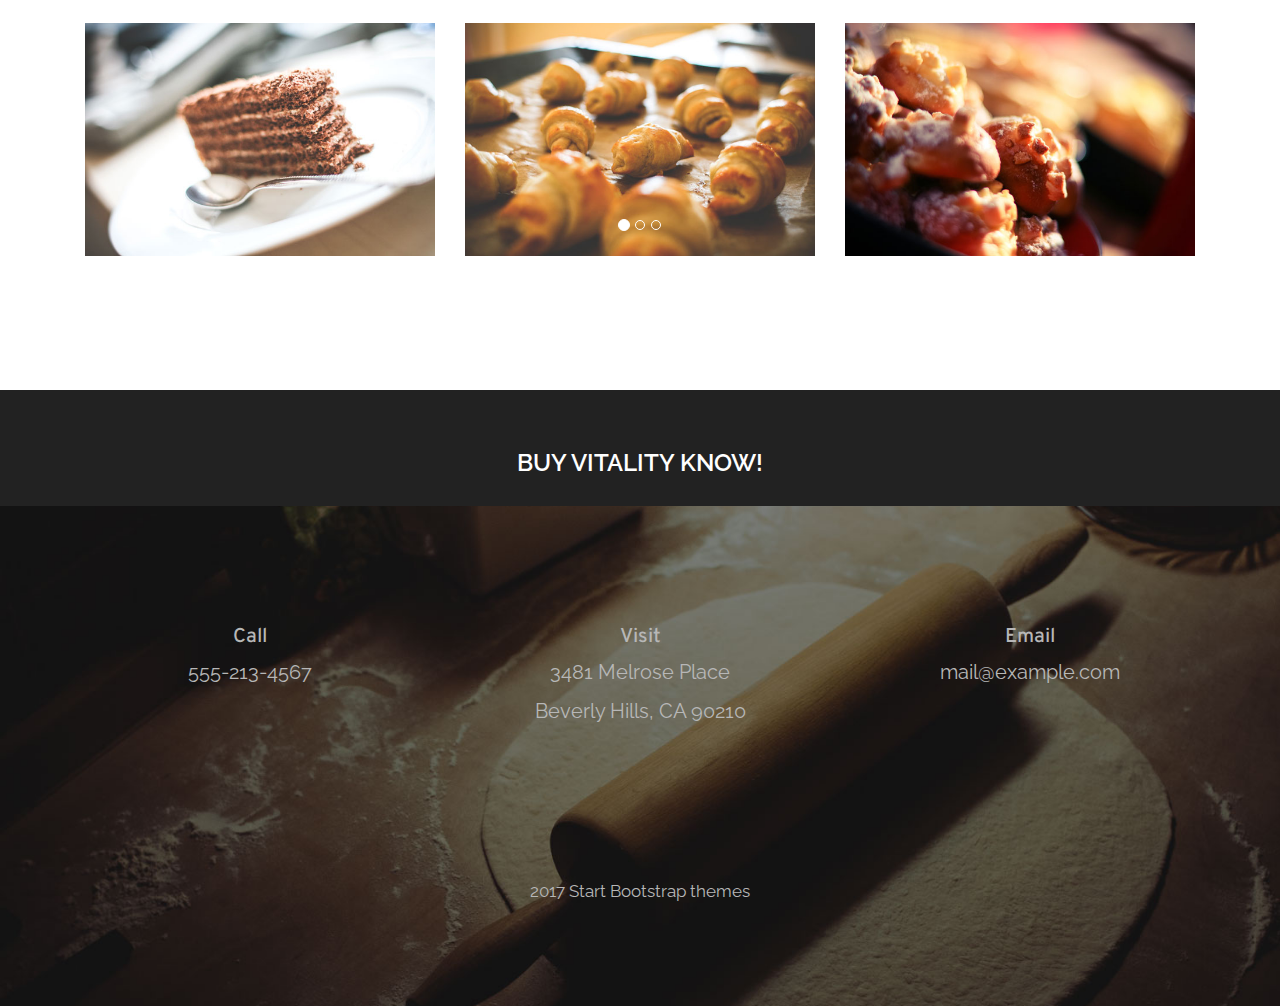
==== commit 45664e62: "updated responsive" ====
--- a/index.html
+++ b/index.html
@@ -15,7 +15,7 @@
 
 <body>
     <!--NAVBAR-->
-    <section class="welcome">
+    <section class="welcome img-responsive">
         <nav class="navbar navbar-default nav-mio">
             <div class="container">
                 <!-- Brand and toggle get grouped for better mobile display -->
@@ -75,12 +75,12 @@
         </div>
         <div class="container">
             <div class="row">
-                <div class="col-md-4 col-xs-4 ingredients">
+                <div class="col-md-4 col-xs-12 ingredients text-center">
                     <div class="row">
                         <div class="col-md-4">
                             <img src="assets/img/shopping_cart.png" alt="">
                         </div>
-                        <div class="col-md-8 col-xs-8">
+                        <div class="col-md-8 col-xs-12">
                             <h1>INGREDIENTS</h1>
                             <ul class="options">
                                 <li>Fresh, local ingredients</li>
@@ -92,11 +92,11 @@
                     </div>
                 </div>
 
-                <div class="col-md-4 col-xs-4 ingredients">
+                <div class="col-md-4 col-xs-12 ingredients text-center">
                     <div class="col-md-4">
                         <img src="assets/img/fork.png" alt="">
                     </div>
-                    <div class="col-md-8 col-xs-8">
+                    <div class="col-md-8 col-xs-12">
                         <h1>TECHNIQUE</h1>
                         <ul class="options">
                             <li>Traditional preparation</li>
@@ -107,11 +107,11 @@
                     </div>
                 </div>
 
-                <div class="col-md-4 col-xs-4 ingredients">
+                <div class="col-md-4 col-xs-12 ingredients text-center">
                     <div class="col-md-4">
                         <img src="assets/img/community.png" alt="">
                     </div>
-                    <div class="col-md-8 col-xs-8">
+                    <div class="col-md-4">
                         <h1>COMMUNITY</h1>
                         <ul class="options">
                             <li>Bakery reward program </li>
@@ -281,7 +281,7 @@
         <!--CAROUSEL-->
         <div id="text-carousel" class="carousel slide" data-ride="carousel">
             <div class="row">
-                <div class="col-xs-offset-3 col-xs-6">
+                <div class="col-xs-offset-3 col-xs-12">
                     <div class="carousel-inner">
 
                         <div class="item active">
@@ -293,11 +293,11 @@
                             </div>
                             <div class="container">
                                 <div class="row">
-                                    <div class="col-md-6 col-xs-6">
+                                    <div class="col-md-6 col-xs-12">
                                         <div class="col-xs-4 col-md-4">
                                             <img src="assets/img/testimonial_1.jpg" alt="jim-walker" class="img-circle">
                                         </div>
-                                        <div class="col-xs-8 col-md-4 left-star">
+                                        <div class="col-xs-12 col-md-4 left-star">
                                             <h5>JIM WALKER</h5>
                                             <h6>Food Critic</h6>
                                             <div class="stars">
@@ -314,8 +314,6 @@
                         </div>
                     </div>
                 </div>
-
-                Controls
                 <a class="left carousel-control" href="#text-carousel" data-slide="prev">
                     <span class="glyphicon glyphicon-chevron-left"></span>
                 </a>
@@ -358,7 +356,7 @@
                 </div>
             </div>
             <div class="row">
-                <div class="col-md-4">
+                <div class="col-md-4 col-xs-12">
                     <div class="box-food">
                         <h1>BREAKFAST</h1>
                         <div class="border"></div>
@@ -384,7 +382,7 @@
                         </div>
                     </div>
                 </div>
-                <div class="col-md-4">
+                <div class="col-md-4 col-xs-12">
                     <div class="box-food">
                         <h1>LUNCH</h1>
                         <div class="border"></div>
@@ -411,7 +409,7 @@
                         </div>
                     </div>
                 </div>
-                <div class="col-md-4">
+                <div class="col-md-4 col-xs-12">
                     <div class="box-food">
                         <h1>DINNER</h1>
                         <div class="border"></div>
@@ -444,7 +442,7 @@
     <section class="menu">
         <div class="container">
             <div class="row">
-                <div class="col-md-12">
+                <div class="col-md-12 col-xs-12">
                     <h1 class="menu-text">MENU</h1>
                     <div class="border"></div>
                     <p class="paragraph">Here is a selection of items from our menu. Please call for additional details</p>
@@ -501,13 +499,13 @@
     <footer>
         <div class="container media-footer">
             <div class="row">
-                <div class="col-md-4 col-xs-4">
+                <div class="col-md-4 col-xs-12">
                     <div class="call">
                         <h2><i class="fa fa-phone" aria-hidden="true"></i> Call</h2>
                         <p class="contact text-center">555-213-4567</p>
                     </div>
                 </div>
-                <div class="col-md-4 col-xs-4">
+                <div class="col-md-4 col-xs-12">
                     <div class="call">
                         <h2> <i class="fa fa-map-marker" aria-hidden="true"></i> Visit</h2>
                         <p class="contact text-center"> 3481 Melrose Place</p>
@@ -516,7 +514,7 @@
 
                     </div>
                 </div>
-                <div class="col-md-4 col-xs-4">
+                <div class="col-md-4 col-xs-12">
                     <h2> <i class="fa fa-envelope" aria-hidden="true"></i> Email</h2>
                     <p class="contact text-center"> mail@example.com</p>
 
@@ -537,7 +535,7 @@
             <div class="row">
                 <div class="col-md-12 col-xs-12">
                     <div class="text-center themes">
-                        <p><i class="fa fa-copyright" aria-hidden="true"></i> 2017 Start Bootstrap themes</p>
+                       <small> <p><i class="fa fa-copyright" aria-hidden="true"></i> 2017 Start Bootstrap themes</p></small>
                     </div>
                 </div>
 
--- a/assets/css/style.css
+++ b/assets/css/style.css
@@ -9,6 +9,9 @@
 
 .img-responsive {
     margin: 0 auto;
+    display: block;
+    max-width: 100%;
+    height: auto;
 }
 
 
@@ -80,14 +83,10 @@
     font-weight: 3000;
     font-family: 'Oswald', sans-serif;
 }
-
-. {
-    -bottom: double #c3b598;
-    width: 10%;
-    margin-left: 45%;
-    margin-top: 0%;
-    margin-bottom: 41px;
-}
+.our-values li{
+    text-align: left;
+}
+
 
 .our-values h5 {
     padding-top: 0;
@@ -362,18 +361,7 @@
     padding-bottom: 20px;
 }
 
-.btn-default {
-    color: black;
-    font-weight: 700;
-    font-size: 14px;
-    background-color: #fff;
-    border-color: black;
-    border-style: solid;
-    padding-top: 20px;
-    padding-bottom: 20px;
-    padding-right: 20px;
-    padding-left: 20px;
-}
+
 
 .btn-group>.btn:first-child {
     margin-left: 84%;
@@ -438,7 +426,7 @@
 
 footer h2 {
     color: #b7b7b7;
-    font-size: 30px;
+    font-size: 20px;
 }
 
 .contact {
@@ -480,6 +468,8 @@
     .hide {
         display: inline-block;
     }
+    
+    
 }
 
 @media only screen and (min-width: 768px) and (max-width: 1280px) {}
@@ -489,6 +479,7 @@
         background-color: #222;
         padding-bottom: 22px;
     }
+    
 }
 
 @media only screen and (min-width: 1px) and (max-width: 480px) {
@@ -496,4 +487,5 @@
         background-color: #222;
         padding-bottom: 22px;
     }
+   
 }